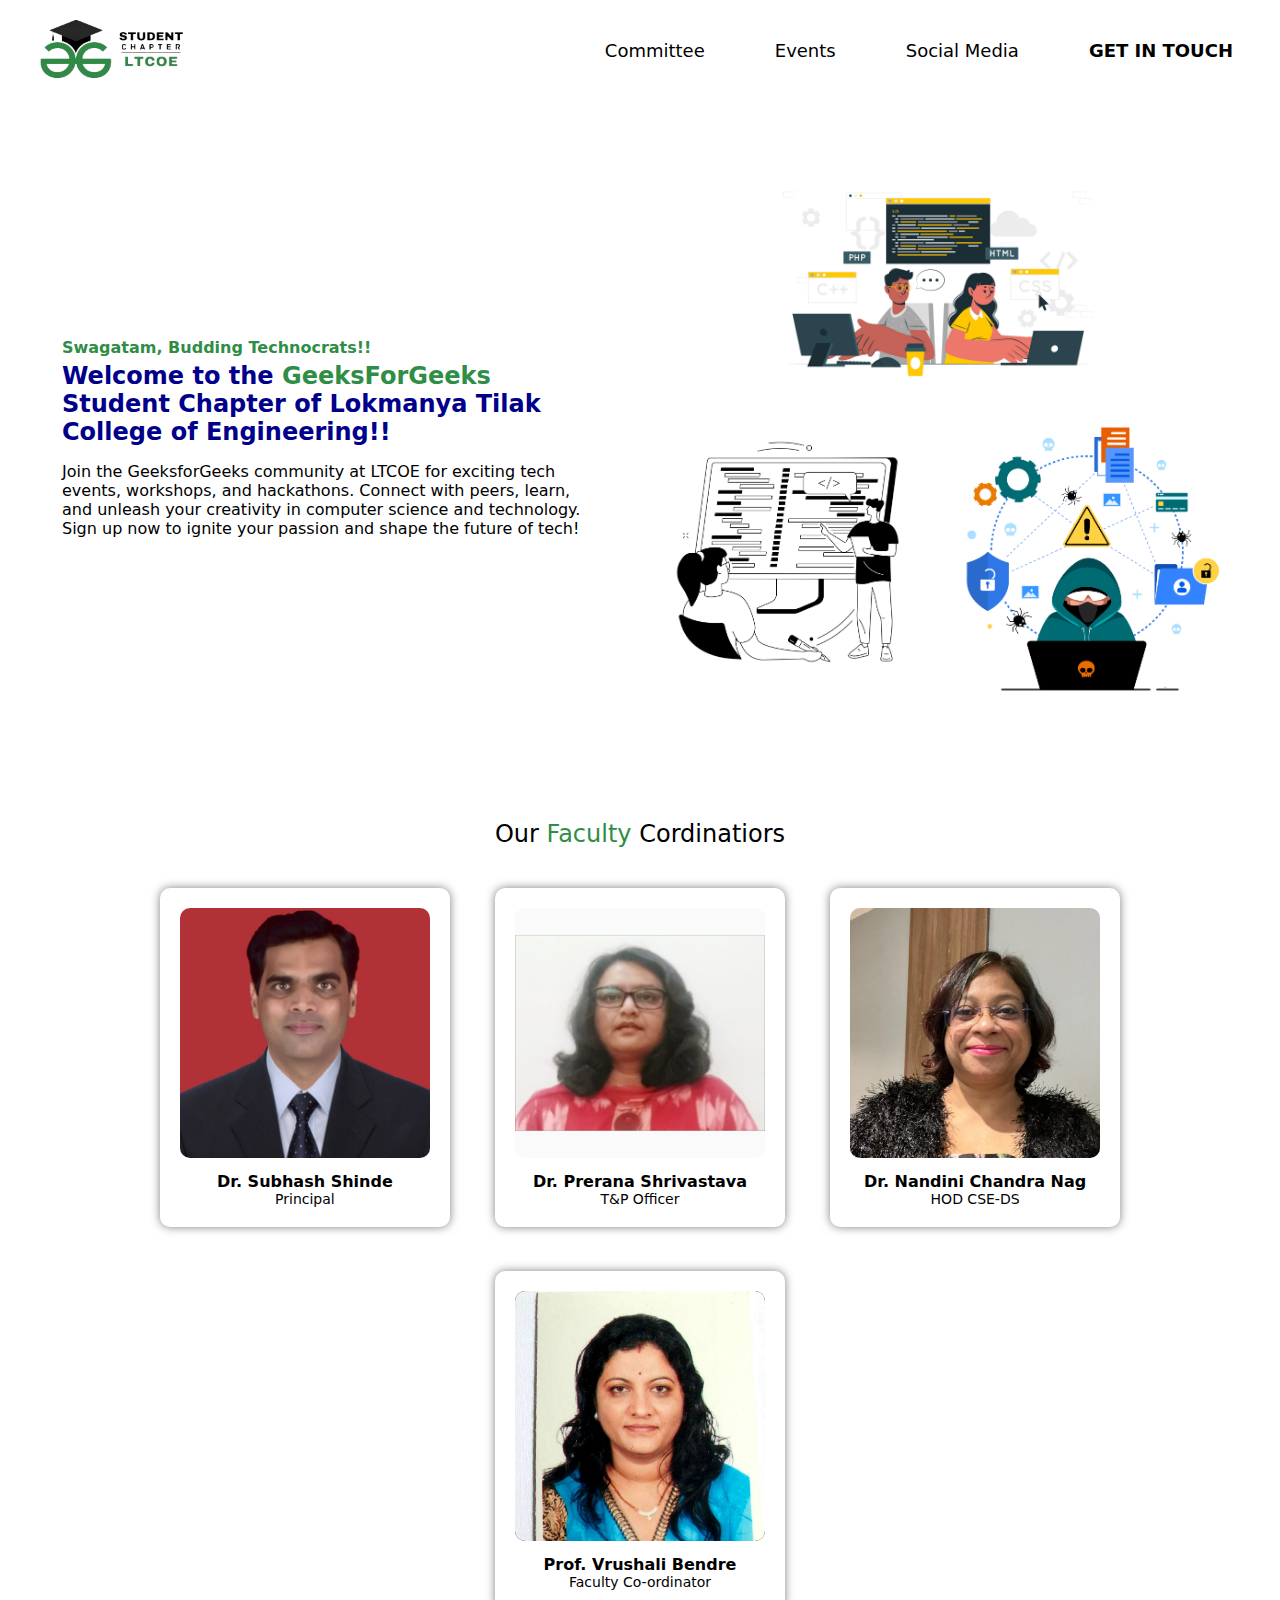
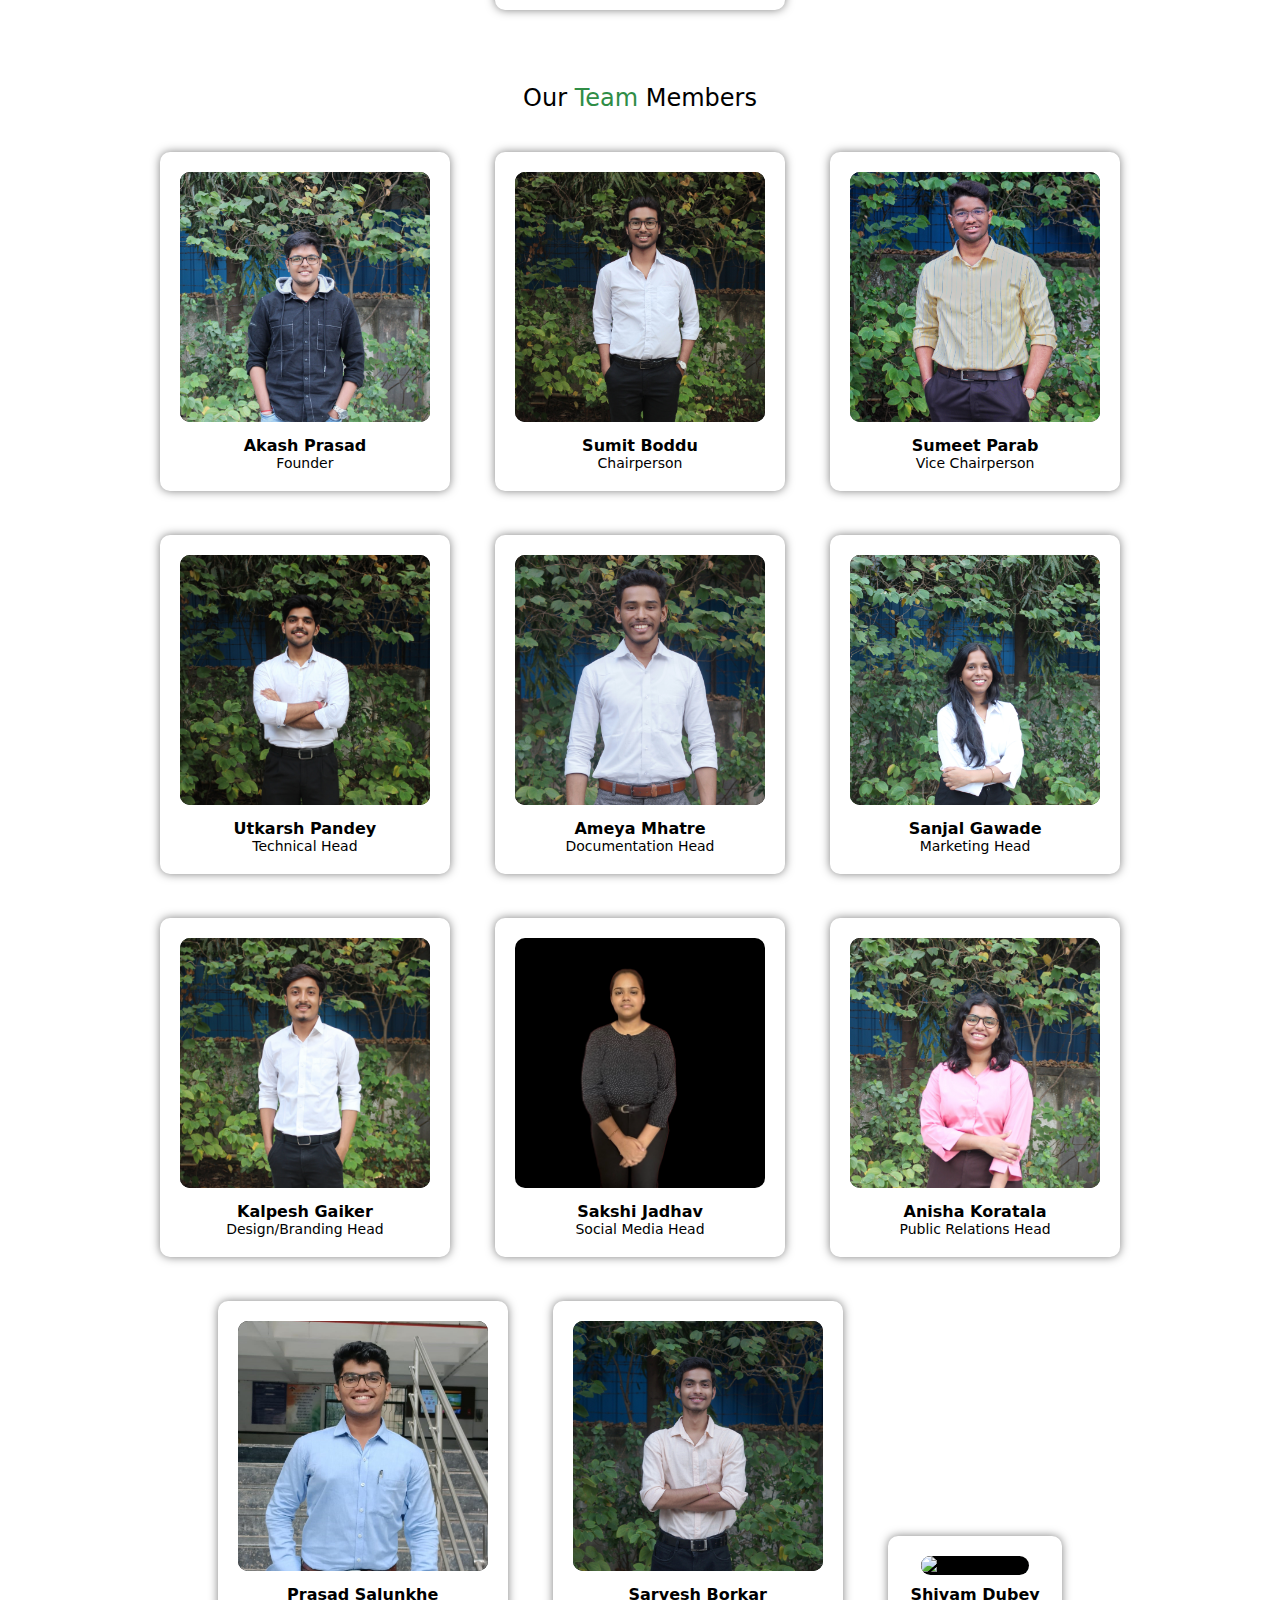
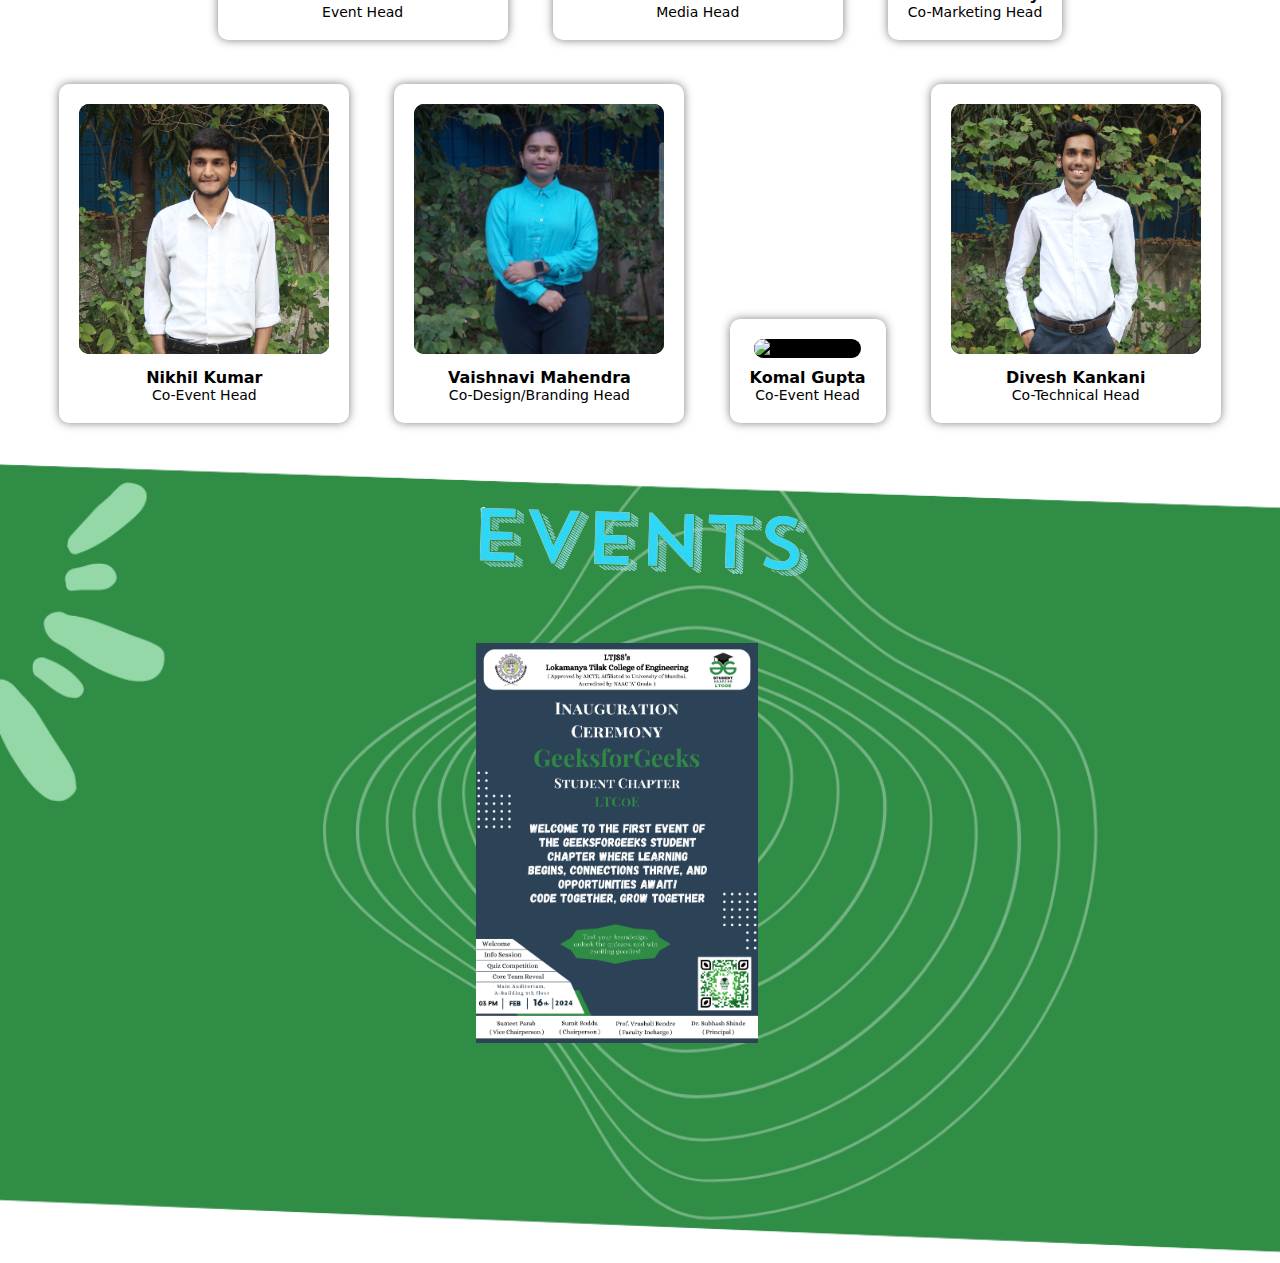
==== index.html @ 52d98559 "Update index.html" ====
<!DOCTYPE html>
<html lang="en">
  <head>
    <meta charset="UTF-8" />
    <meta name="viewport" content="width=device-width, initial-scale=1.0" />
    <title>LTCE'GFG Student Chapter</title>
    <link rel="stylesheet" href="styles.css" />
  </head>
  <body>
    <div class="main-page">
      <div class="landing-page">
        <div class="navbar">
          <img src="images/Logo.png" class="logo" />
          <div class="menu-toggle" onclick="toggleMenu(this)">
            <span></span>
            <span></span>
            <span></span>
          </div>
          <div class="navbar-links">
            <a href="#" onclick="scrollToSection('council',event)">Committee</a>
            <a href="#" onclick="scrollToSection('events',event)">Events</a>
            <a href="#">Social Media</a>
            <a href="#"><b>GET IN TOUCH</b></a>
          </div>
        </div>
        <div class="content">
          <div class="content-left">
            <div class="content-left-text">
              <h4 style="color: #2f8d46">Swagatam, Budding Technocrats!!</h4>
              <h2 style="color: darkblue">
                Welcome to the
                <span style="color: #2f8d46">GeeksForGeeks</span>
                Student Chapter of Lokmanya Tilak College of Engineering!!
              </h2>
              <p>
                Join the GeeksforGeeks community at LTCOE for exciting tech
                events, workshops, and hackathons. Connect with peers, learn,
                and unleash your creativity in computer science and technology.
                Sign up now to ignite your passion and shape the future of tech!
              </p>
            </div>
          </div>
          <div class="content-right">
            <img src="images/stock/4548450.jpg" alt="Placeholder Image" />
            <div class="second-div">
              <img
                src="images/stock/bwink_edu_05_single_05.jpg"
                alt="stock image"
              />
              <img src="images/stock/Data_security_24.jpg" alt="stock photo" />
            </div>
          </div>
        </div>
      </div>
      <div class="second-page" id="council">
        <h2>Our <span style="color: #2f8d46">Faculty</span> Cordinatiors</h2>
        <div class="Faculty-members">
          <div class="f-member">
            <img src="images/teachers/1708006145037.jpg" alt="Member 1" />
            <div class="name">Dr. Subhash Shinde</div>
            <div class="post">Principal</div>
          </div>
          <div class="f-member">
            <img src="images/teachers/1708006145010.jpg" alt="Member 1" />
            <div class="name">Dr. Prerana Shrivastava</div>
            <div class="post">T&P Officer</div>
          </div>
          <div class="f-member">
            <img src="images/teachers/1707995710213.jpg" alt="Member 1" />
            <div class="name">Dr. Nandini Chandra Nag</div>
            <div class="post">HOD CSE-DS</div>
          </div>
          <div class="f-member">
            <img src="images/teachers/1707995710185.jpg" alt="Member 1" />
            <div class="name">Prof. Vrushali Bendre</div>
            <div class="post">Faculty Co-ordinator</div>
          </div>
        </div>
        <h2>Our <span style="color: #2f8d46">Team</span> Members</h2>
        <div class="Council-members">
          <div class="f-member">
            <img src="images/Council/Aakash.jpg" alt="Member 0" />
            <div class="name">Akash Prasad</div>
            <div class="post">Founder</div>
          </div>
          <div class="f-member">
            <img src="images/Council/Sumit.jpg" alt="Member 1" />
            <div class="name">Sumit Boddu</div>
            <div class="post">Chairperson</div>
          </div>
          <div class="f-member">
            <img src="images/Council/SParab.jpg" alt="Member 2" />
            <div class="name">Sumeet Parab</div>
            <div class="post">Vice Chairperson</div>
          </div>
          <div class="f-member">
            <img src="images/Council/Utkarsh.jpg" alt="Member 3" />
            <div class="name">Utkarsh Pandey</div>
            <div class="post">Technical Head</div>
          </div>
          <div class="f-member">
            <img src="images/Council/Amey.jpg" alt="Member 4" />
            <div class="name">Ameya Mhatre</div>
            <div class="post">Documentation Head</div>
          </div>
          <div class="f-member">
            <img src="images/Council/Sanjal.jpg" alt="Member 5" />
            <div class="name">Sanjal Gawade</div>
            <div class="post">Marketing Head</div>
          </div>
          <div class="f-member">
            <img src="images/Council/Kalpesh.jpg" alt="Member 6" />
            <div class="name">Kalpesh Gaiker</div>
            <div class="post">Design/Branding Head</div>
          </div>
          <div class="f-member">
            <img src="images/Council/Sakshi.png" alt="Member 7" />
            <div class="name">Sakshi Jadhav</div>
            <div class="post">Social Media Head</div>
          </div>
          <div class="f-member">
            <img src="images/Council/Anisha.jpg" alt="Member 8" />
            <div class="name">Anisha Koratala</div>
            <div class="post">Public Relations Head</div>
          </div>
          <div class="f-member">
            <img src="images/Council/Psalunke.jpg" alt="Member 9" />
            <div class="name">Prasad Salunkhe</div>
            <div class="post">Event Head</div>
          </div>
          <div class="f-member">
            <img src="images/Council/Sarvesh.jpg" alt="Member 10" />
            <div class="name">Sarvesh Borkar</div>
            <div class="post">Media Head</div>
          </div>
          <div class="f-member">
            <img src="images/Council/Shivam.jpg" alt="Member 11" />
            <div class="name">Shivam Dubey</div>
            <div class="post">Co-Marketing Head</div>
          </div>
          <div class="f-member">
            <img src="images/Council/Nikhil.jpg" alt="Member 12" />
            <div class="name">Nikhil Kumar</div>
            <div class="post">Co-Event Head</div>
          </div>
          <div class="f-member">
            <img src="images/Council/Vaishnavi.jpg" alt="Member 13" />
            <div class="name">Vaishnavi Mahendra</div>
            <div class="post">Co-Design/Branding Head</div>
          </div>
          <div class="f-member">
            <img src="images/Council/Komal.jpg" alt="Member 14" />
            <div class="name">Komal Gupta</div>
            <div class="post">Co-Event Head</div>
          </div>
          <div class="f-member">
            <img src="images/Council/Devesh.jpg" alt="Member 15" />
            <div class="name">Divesh Kankani</div>
            <div class="post">Co-Technical Head</div>
          </div>
        </div>
      </div>
      <div class="third-page" id="events">
        <div class="events">
          <img
            class="eve-logo"
            src="images/stock/Events-removebg-preview.png"
          />
          <img
            class="in"
            style="height: 400px; width: fit-content"
            src="images/stock/flyer.png"
          />
        </div>
      </div>
    </div>
    <script src="script.js"></script>
  </body>
</html>
---- styles.css ----
body {
  padding: 0;
  margin: 0;
  font-family: system-ui, -apple-system, BlinkMacSystemFont, "Segoe UI", Roboto,
    Oxygen, Ubuntu, Cantarell, "Open Sans", "Helvetica Neue", sans-serif;
}

.main-page {
  display: flex;
  flex-direction: column;
  min-height: 100vh;
}
.landing-page {
  padding: 0px 2.5%;
  height: 100vh;
  flex: 1;
}
.navbar {
  display: grid;
  grid-template-columns: auto 1fr;
  align-items: center;
  position: sticky;
}

.logo {
  height: 100px;
  width: auto;
  justify-self: center; /* Center the logo initially */
  transition: justify-self 0.3s ease; /* Add transition for smooth movement */
}

.navbar a {
  text-decoration: none;
  color: black;
  padding: 10px 15px;
  border-radius: 30px;
  transition: background-color 0.3s ease;
}

.navbar-links {
  display: flex;
  justify-content: flex-end;
  gap: 40px;
  font-size: 18px;
}

.navbar a:hover {
  background-color: #2f8d46;
  color: white;
}

.menu-toggle {
  display: none;
  margin-top: 10px; /* Add margin to the top of the menu toggle button */
}

.content {
  display: grid;
  grid-template-columns: 1fr 1fr;
  height: 50%;
}
.content-left {
  padding: 20px;
  height: 70vh;
  display: flex;
  flex-direction: column;
  justify-content: center;
}
.content-left h4 {
  margin-bottom: 5px;
}
.content-left h2 {
  margin-top: 0px;
  margin-bottom: 0px;
}
.content-left p {
  font-weight: 500;
}
.content-left-text {
  padding: 10px;
  max-width: 800px;
}
.content-right {
  padding: 10px;
}
.content-right {
  flex: 1;
  display: flex;
  flex-direction: column;
  justify-content: center;
  align-items: center;
  animation: fadeinup 1s forwards 1.2s ease-out;
}

.content-right img {
  display: block;
  margin-right: 0;
  width: 350px;
  height: auto;
}
.second-div {
  display: flex;
  flex-direction: row;
  flex-wrap: nowrap;
  align-items: center;
  justify-content: center;
}
.second-div img {
  height: 300px;
  width: auto;
}
.second-page {
  padding: 0px 2.5%;
  flex: 1;
  text-align: center;
}
.second-page h2 {
  margin-top: 50px;
  font-weight: 500;
}
.Council-members .faculty-members {
  display: flex;
  flex-wrap: wrap;
  flex-direction: row;
  justify-content: center;
  align-items: center;
  height: fit-content;
}
.f-member {
  display: inline-block;
  margin: 20px;
  border-radius: 10px;
  overflow: hidden;
  position: relative;
  cursor: pointer;
  transition: transform 0.3s;
  background-color: white;
  box-shadow: 0 0 10px rgba(0, 0, 0, 0.5);
  padding: 20px;
}

.f-member:hover {
  transform: scale(1.1);
}

.f-member img {
  width: 250px;
  height: 250px;
  object-fit: cover;
  border-radius: 10px;
  background-color: black;
}

.f-member .name {
  color: black;
  margin-top: 10px;
  font-weight: 700;
}

.f-member .post {
  color: black;
  font-size: 14px;
  font-weight: 500;
}
.third-page {
  display: flex;
  justify-content: center;
  align-items: center;
  /* Stack the content vertically */
  flex: 1;
  margin: 0;
  padding: 0;
  overflow-x: hidden;
  background-image: url("images/bg/Events-bg-done.png");
  background-size: cover; /* Ensure the background image covers the entire container */ /* Center the background image */
  height: 100vh;
}
.events {
  display: flex;
  flex-direction: column;
  gap: 30px;
}
.last-page {
  flex: 1;
}
.in {
  padding: 10px;
  margin-bottom: 210px;
}
.eve-logo {
  margin-top: 30px;
}
@media (max-width: 800px) {
  .landing-page {
    max-width: fit-content;

    padding: 0px 5%;
  }
  .navbar {
    display: block;
    margin: 0px 10px 0 0;
    position: static;
  }
  .navbar-links {
    display: none;
    flex-direction: column;
    text-align: center;
    text-align: center;
    position: absolute;
    top: 38%;
    left: 22.5%;
    transform: translate(-50%, -50%);
    width: 60%;
    z-index: 2;
    background-color: rgb(50, 42, 42);
  }
  .navbar-links a {
    width: 60%;
    color: white;
    top: 40%;
    border-radius: 0;
  }

  .menu-toggle {
    display: block;
    cursor: pointer;
    position: fixed;
    left: 5%;
    top: 0%;
    margin-top: 40px; /* Add margin to the top of the menu toggle button */
    margin-bottom: 20px; /* Add margin to the bottom of the menu toggle button */
  }

  .menu-toggle span {
    display: block;
    width: 30px;
    height: 3px;
    background-color: black;
    margin-bottom: 5px;
    z-index: 3;
  }
  .navbar img {
    margin-left: 35%;
    margin-bottom: 20px;
  }
  .menu-toggle.active ~ .navbar-links {
    display: flex;
    opacity: 1;
    align-items: center;
    width: 60%;
    padding: 2%;
  }
  .content {
    display: flex;
    flex-direction: column;
  }
  .content-left,
  .content-right {
    flex: 1;
    text-align: center;
    margin: 0 auto;
  }
  .content-left-text {
    max-width: fit-content;
  }
  .content-right img {
    max-width: 100%;
  }
  .second-div img {
    width: 100%;
    height: auto;
  }
  .content {
    grid-template-columns: 1fr;
  }

  .content-left,
  .content-right {
    flex: 1;
    text-align: center;
    margin: 0 auto;
  }

  .content-right {
    order: -1; /* Move the image section above the text section */
    max-width: 50%;
    height: auto;
  }
  .content-left h4 {
    margin-bottom: 20px;
  }
}
@media (max-width: 500px) {
  .navbar img {
    margin-left: 26%;
  }
}
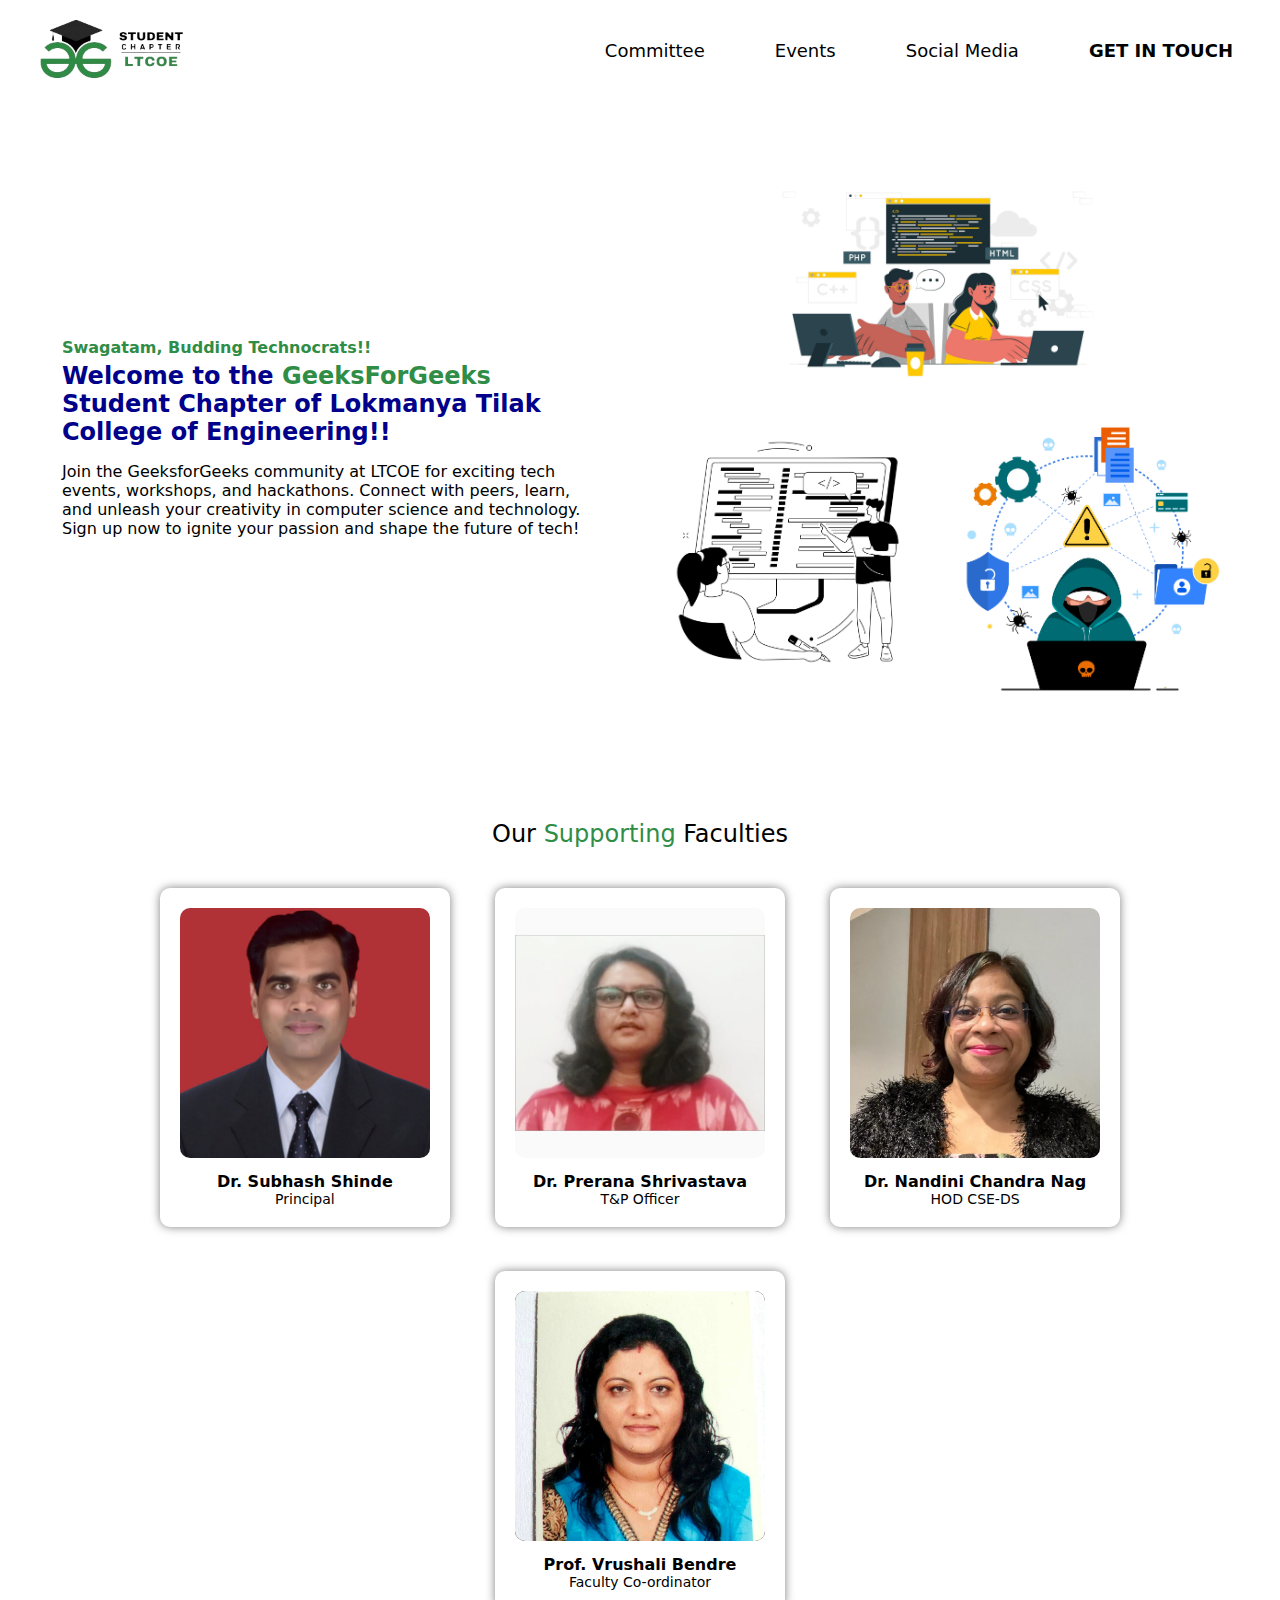
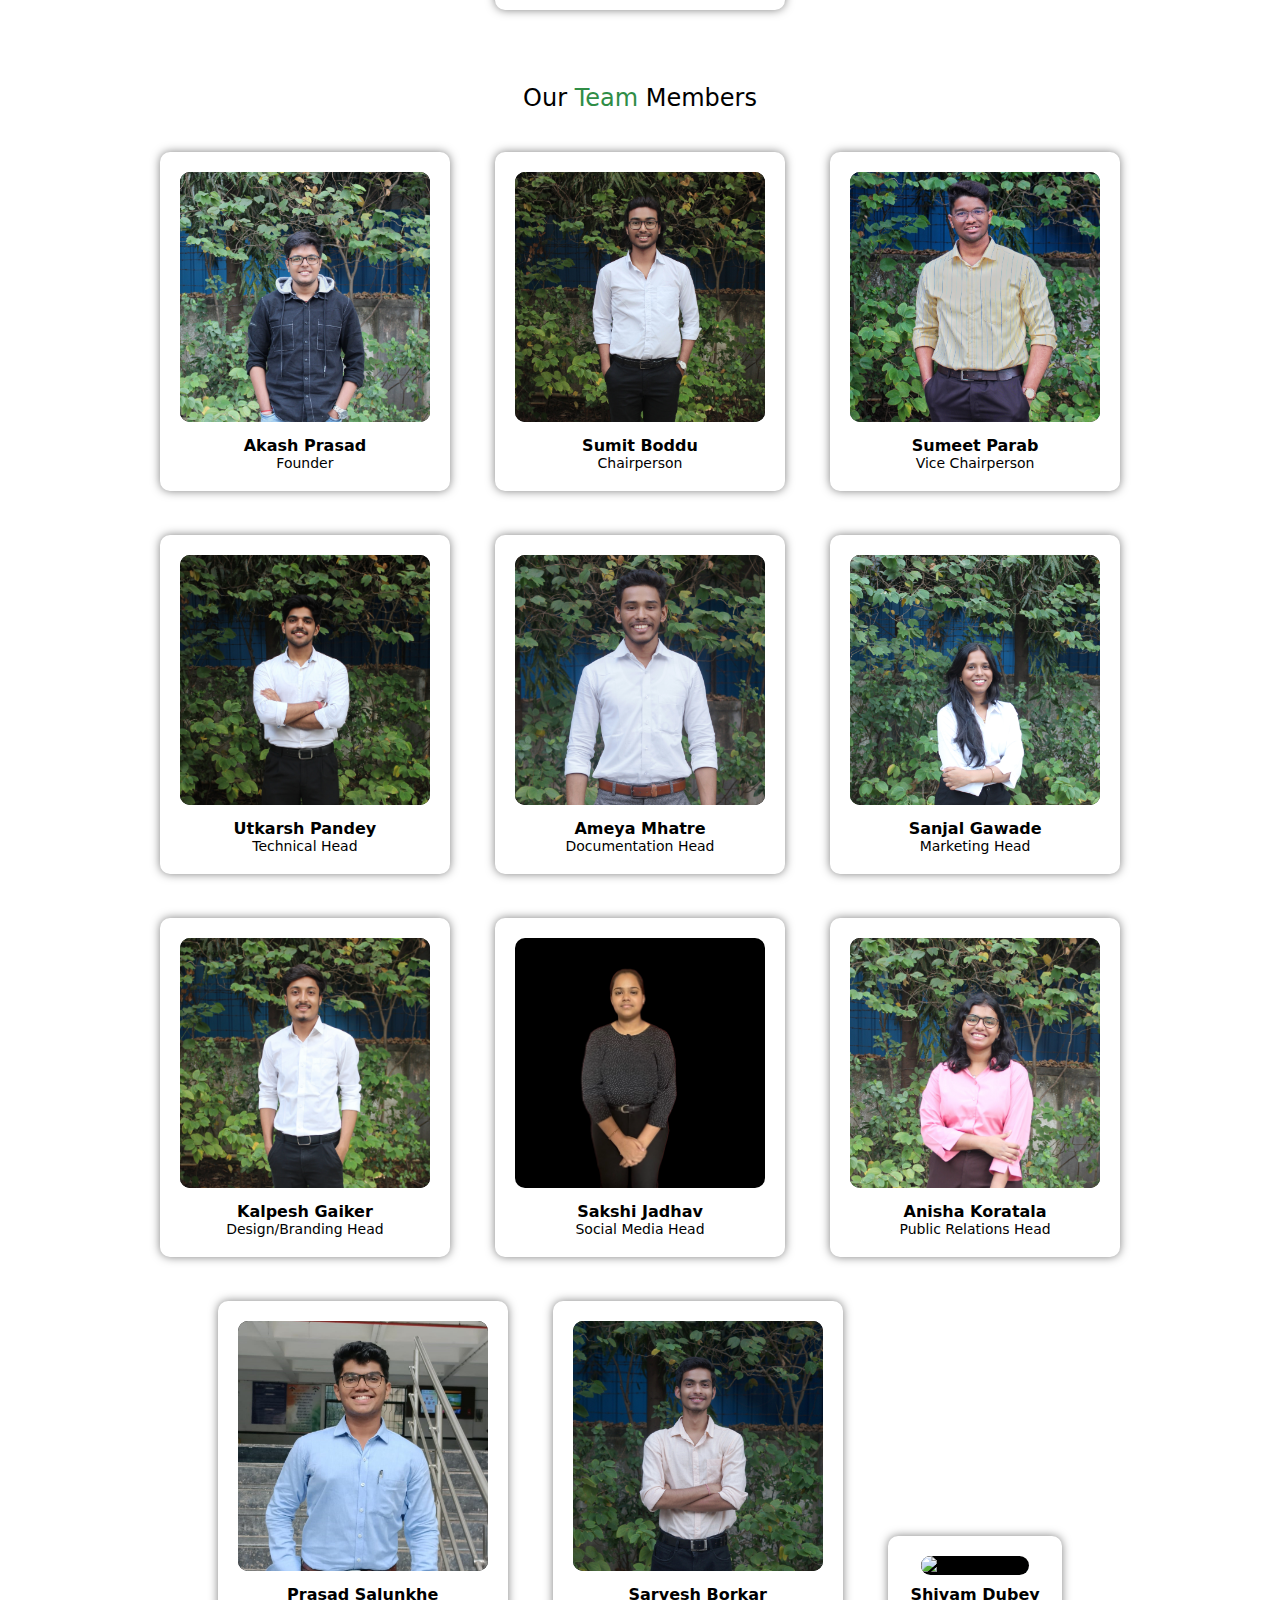
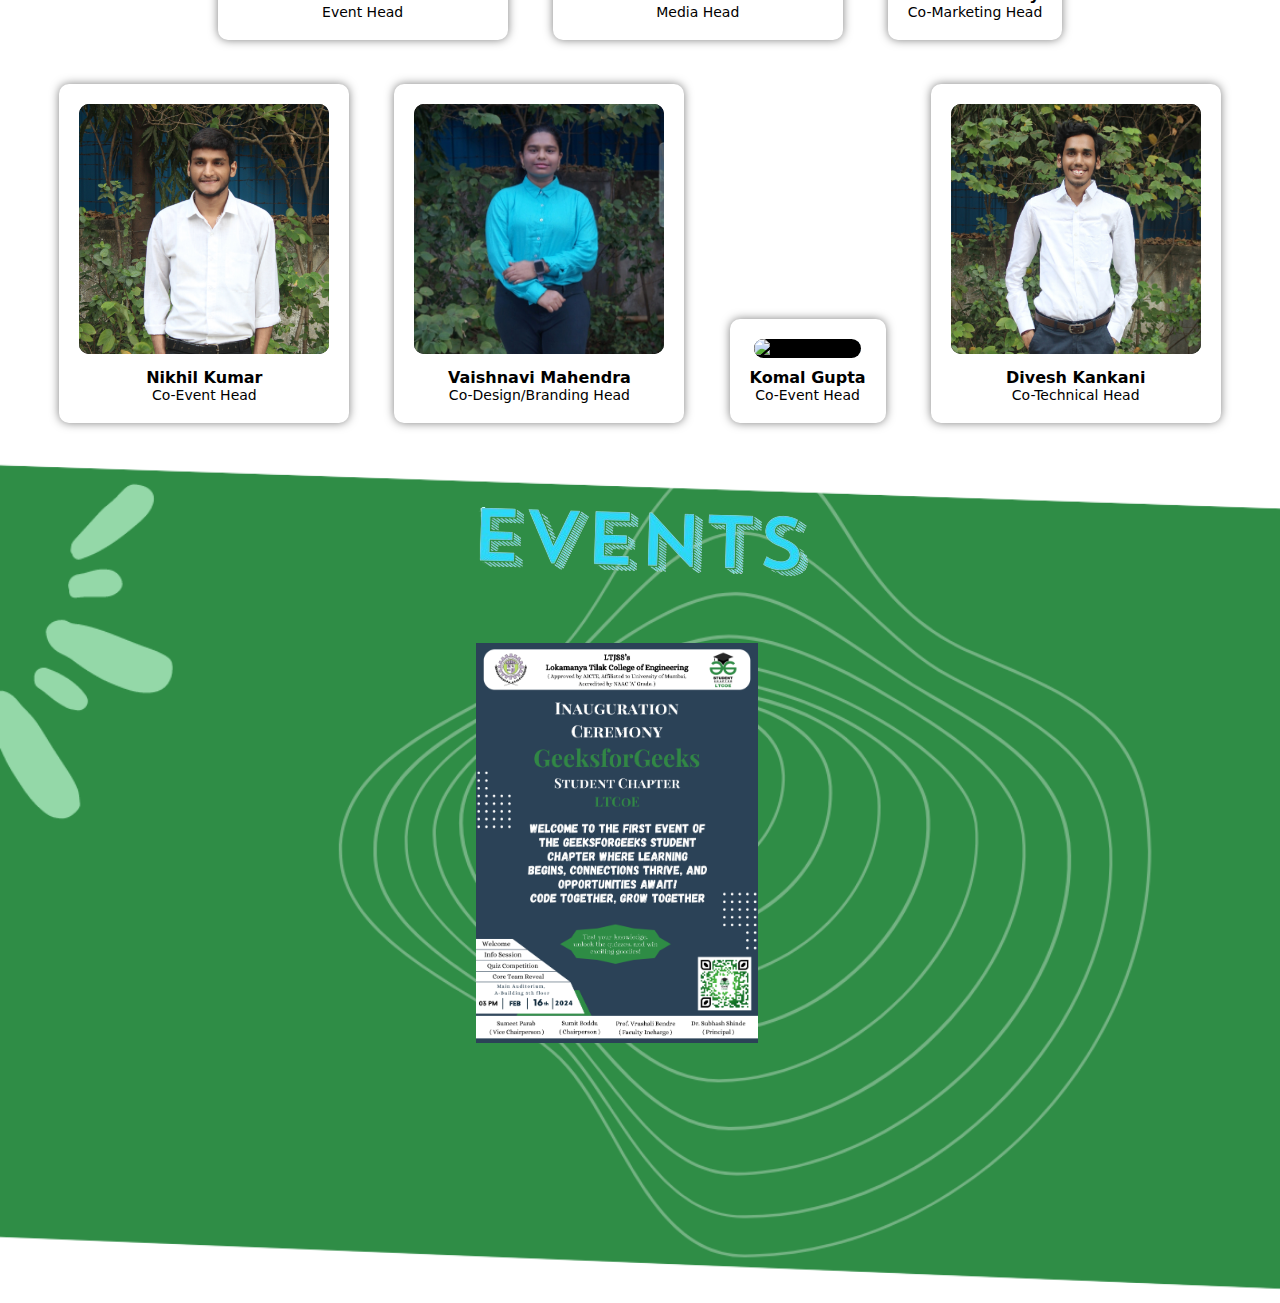
==== commit a5603049: "Update index.html" ====
--- a/index.html
+++ b/index.html
@@ -53,7 +53,7 @@
         </div>
       </div>
       <div class="second-page" id="council">
-        <h2>Our <span style="color: #2f8d46">Faculty</span> Cordinatiors</h2>
+         <h2>Our <span style="color: #2f8d46">Supporting</span> Faculties</h2>
         <div class="Faculty-members">
           <div class="f-member">
             <img src="images/teachers/1708006145037.jpg" alt="Member 1" />
--- a/styles.css
+++ b/styles.css
@@ -185,12 +185,12 @@
 }
 .in {
   padding: 10px;
-  margin-bottom: 210px;
+  margin-bottom: 250px;
 }
 .eve-logo {
   margin-top: 30px;
 }
-@media (max-width: 800px) {
+@media (max-width: 1063px) {
   .landing-page {
     max-width: fit-content;
 
@@ -249,6 +249,11 @@
     align-items: center;
     width: 60%;
     padding: 2%;
+    position: fixed;
+    /* Adjust top and left based on the current scroll position */
+    top: calc(50% + 10px);
+
+    transform: translate(-50%, -50%);
   }
   .content {
     display: flex;
@@ -289,9 +294,17 @@
   .content-left h4 {
     margin-bottom: 20px;
   }
+  .f-member img {
+    width: 200px;
+    height: 200px;
+  }
 }
 @media (max-width: 500px) {
   .navbar img {
     margin-left: 26%;
   }
-}
+.f-member img {
+    width: 150px;
+    height: 150px;
+  }
+}
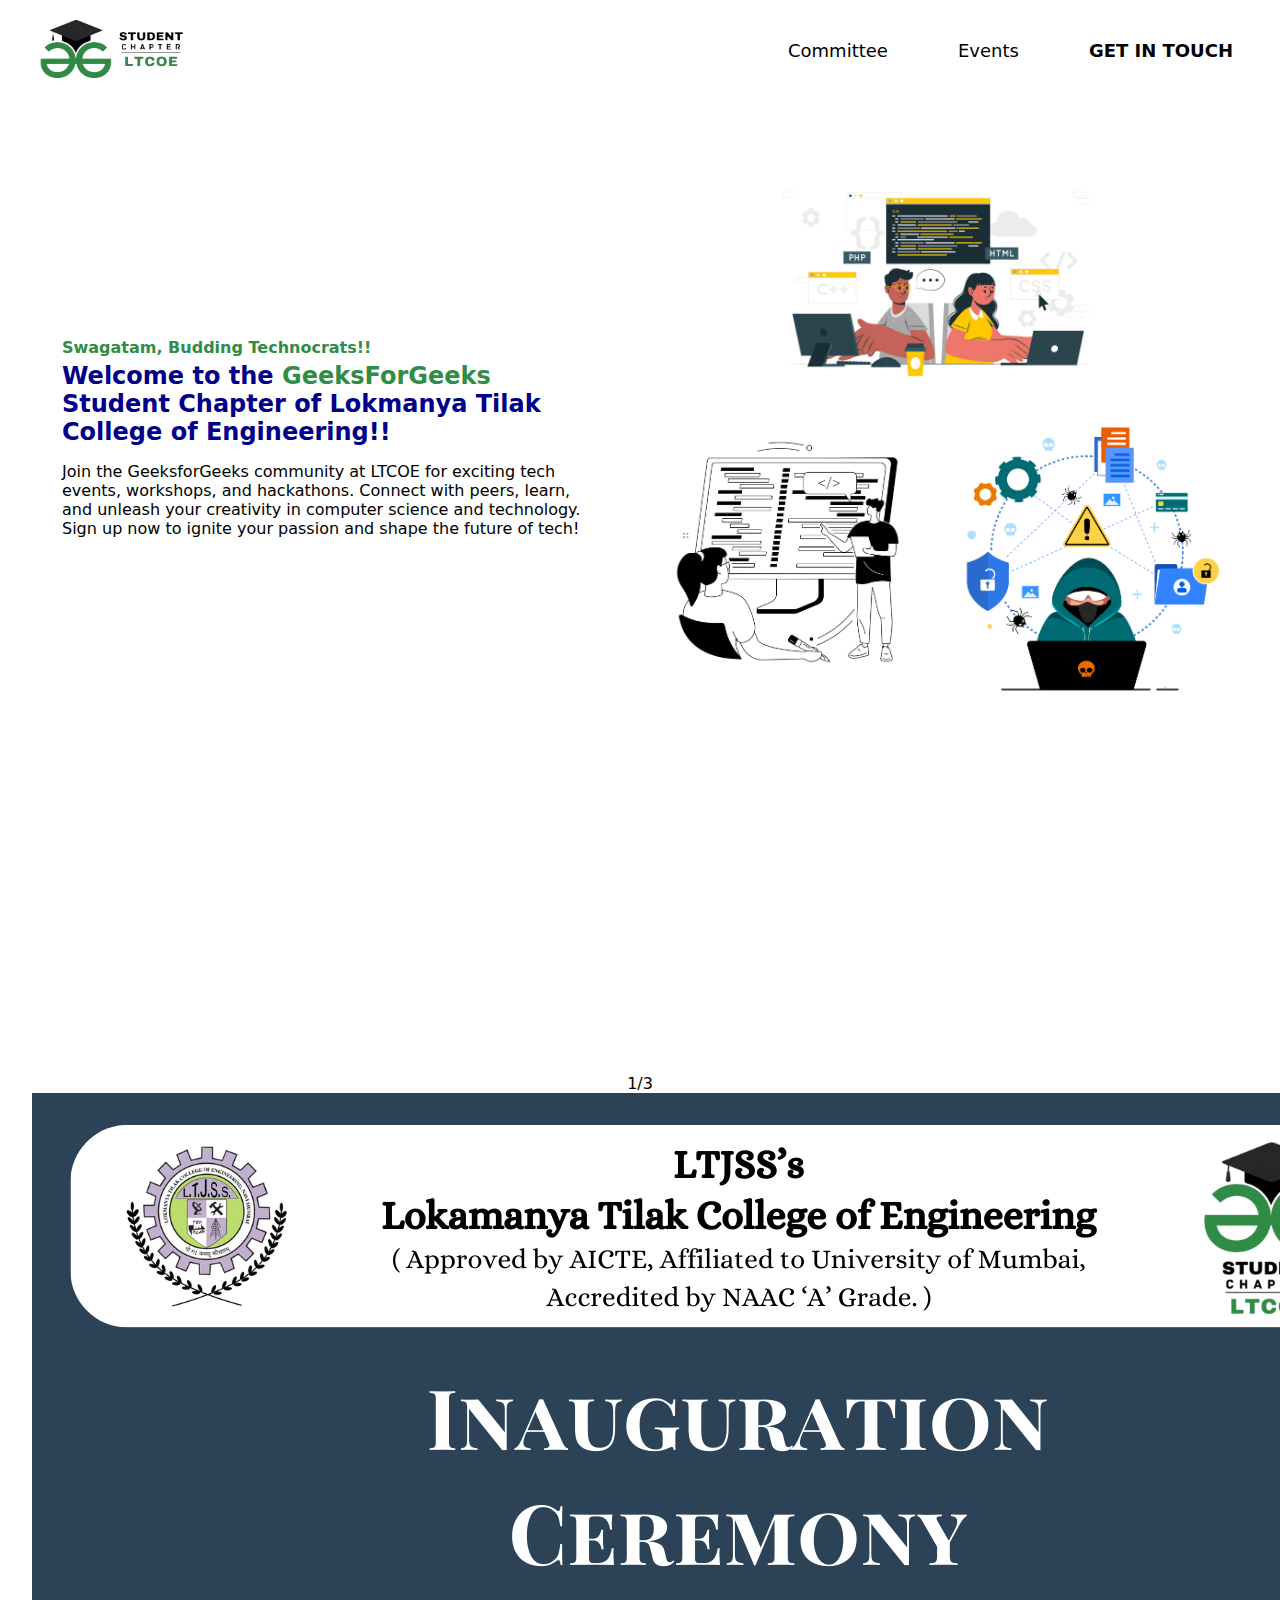
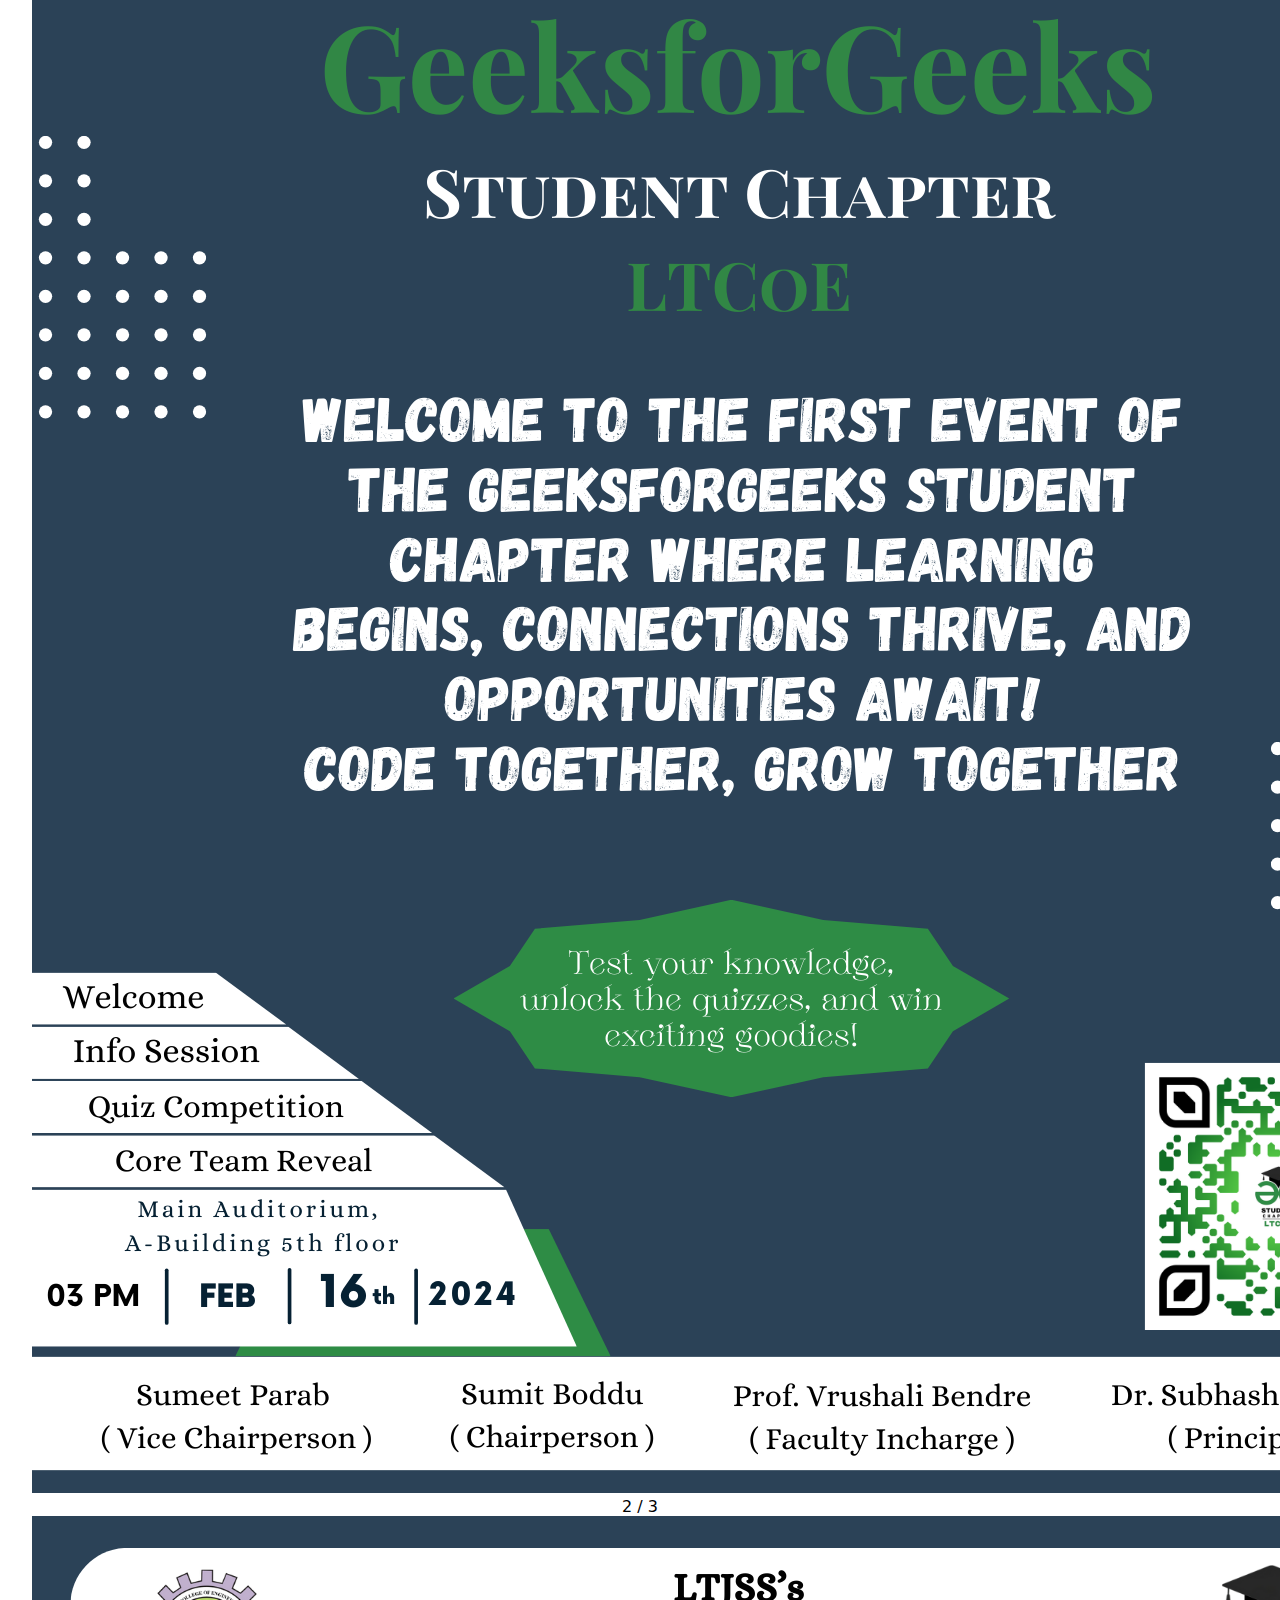
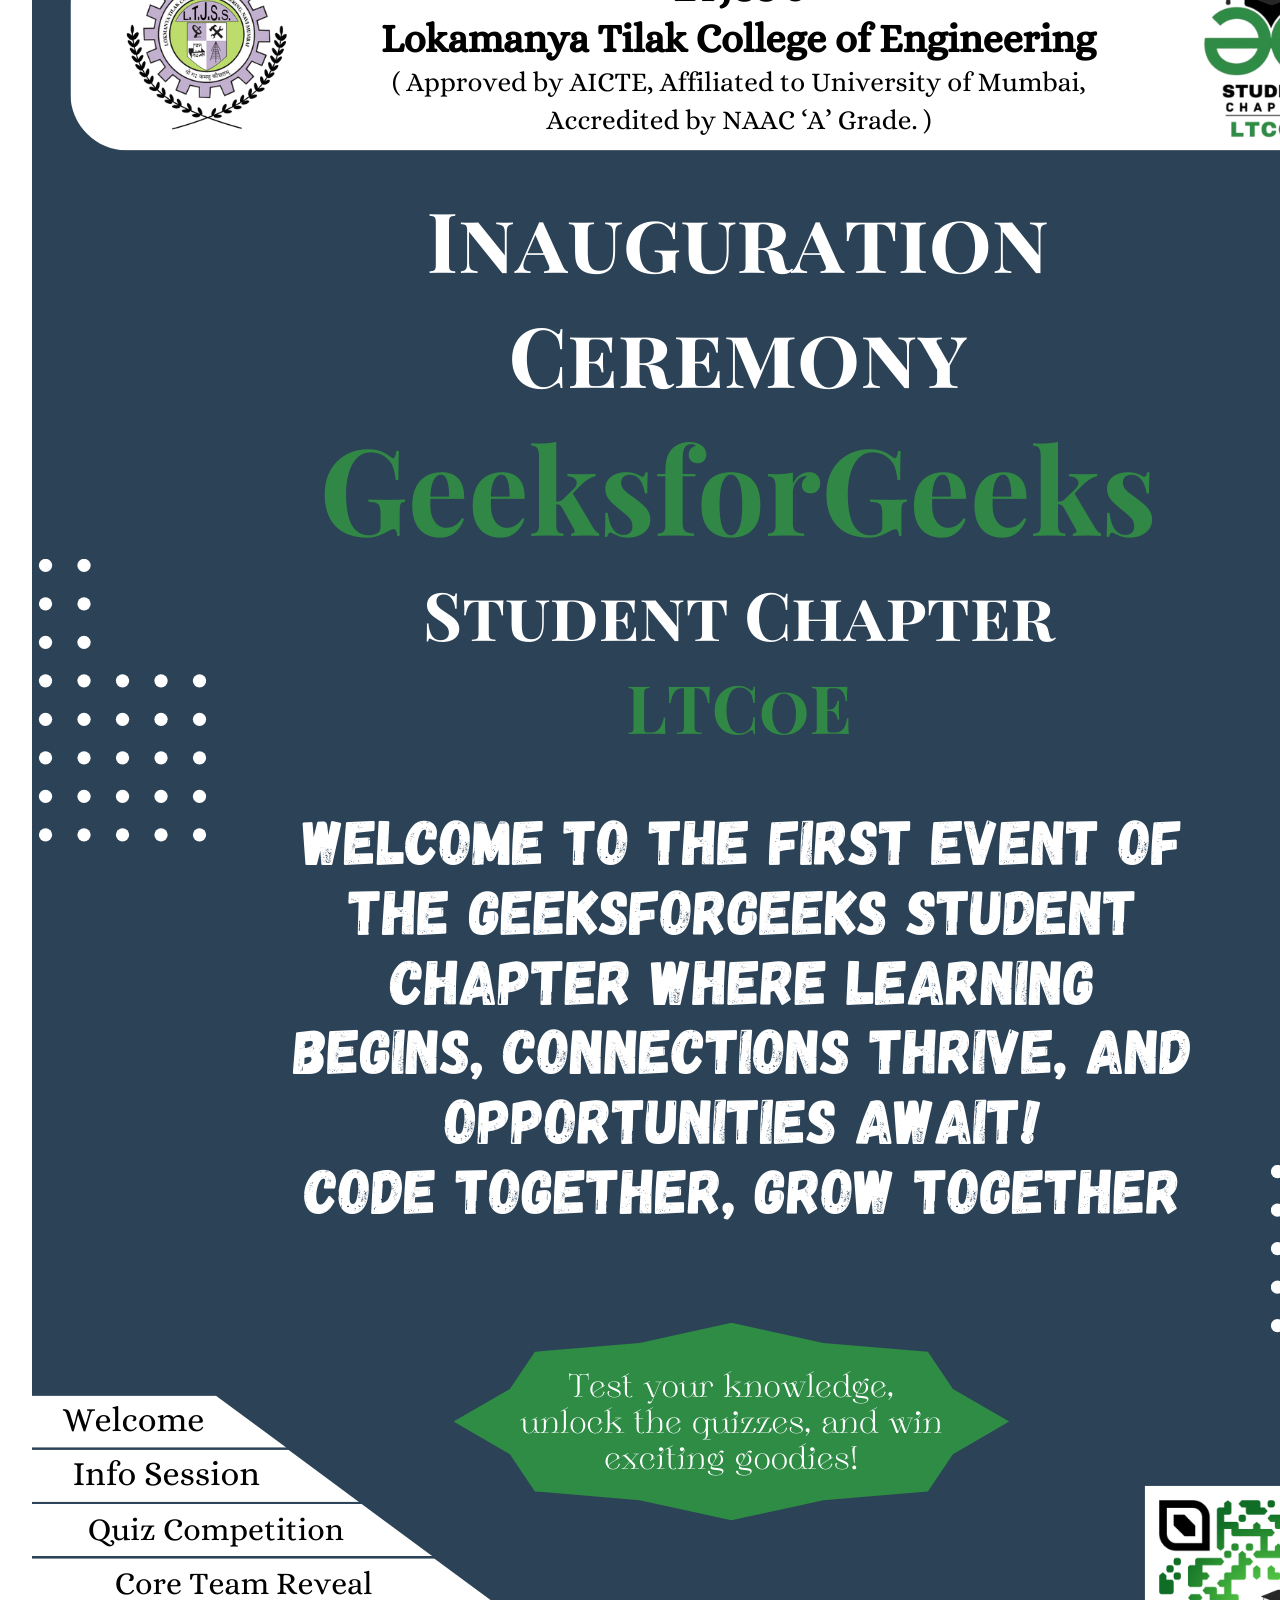
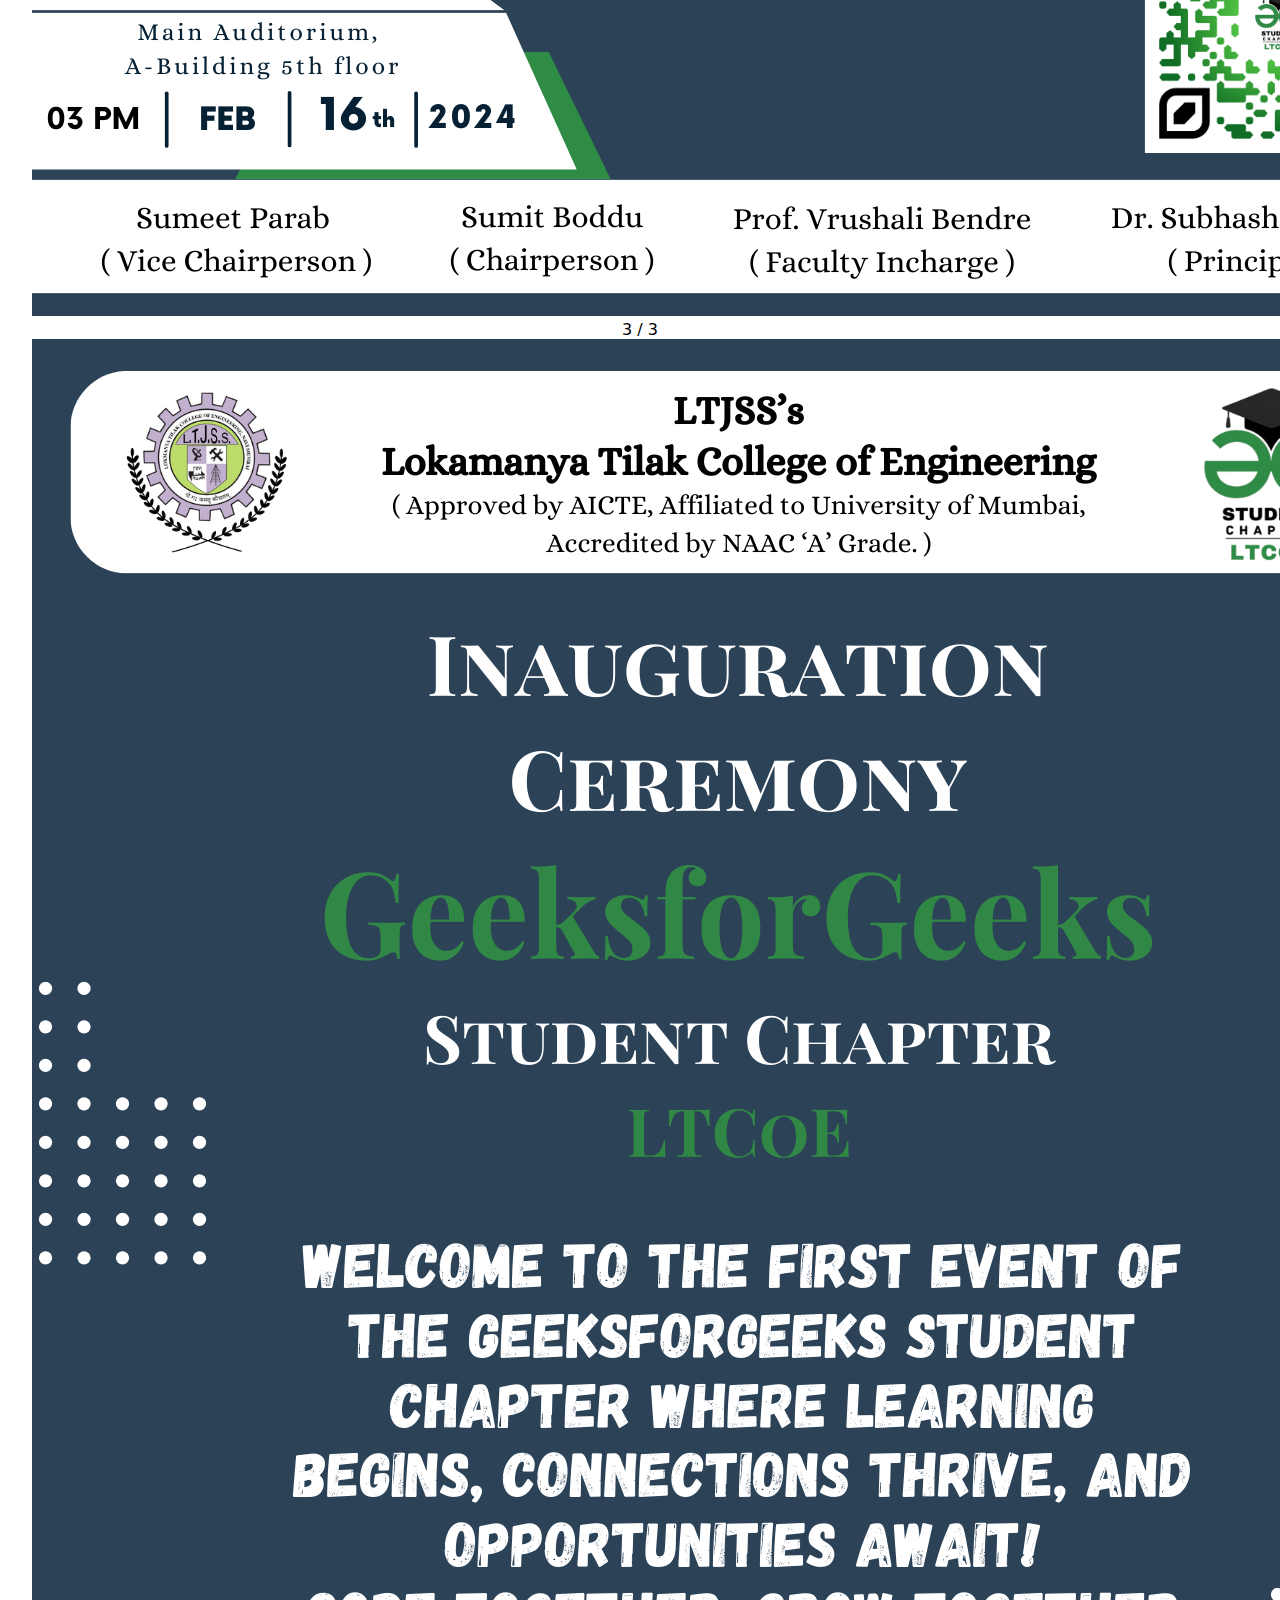
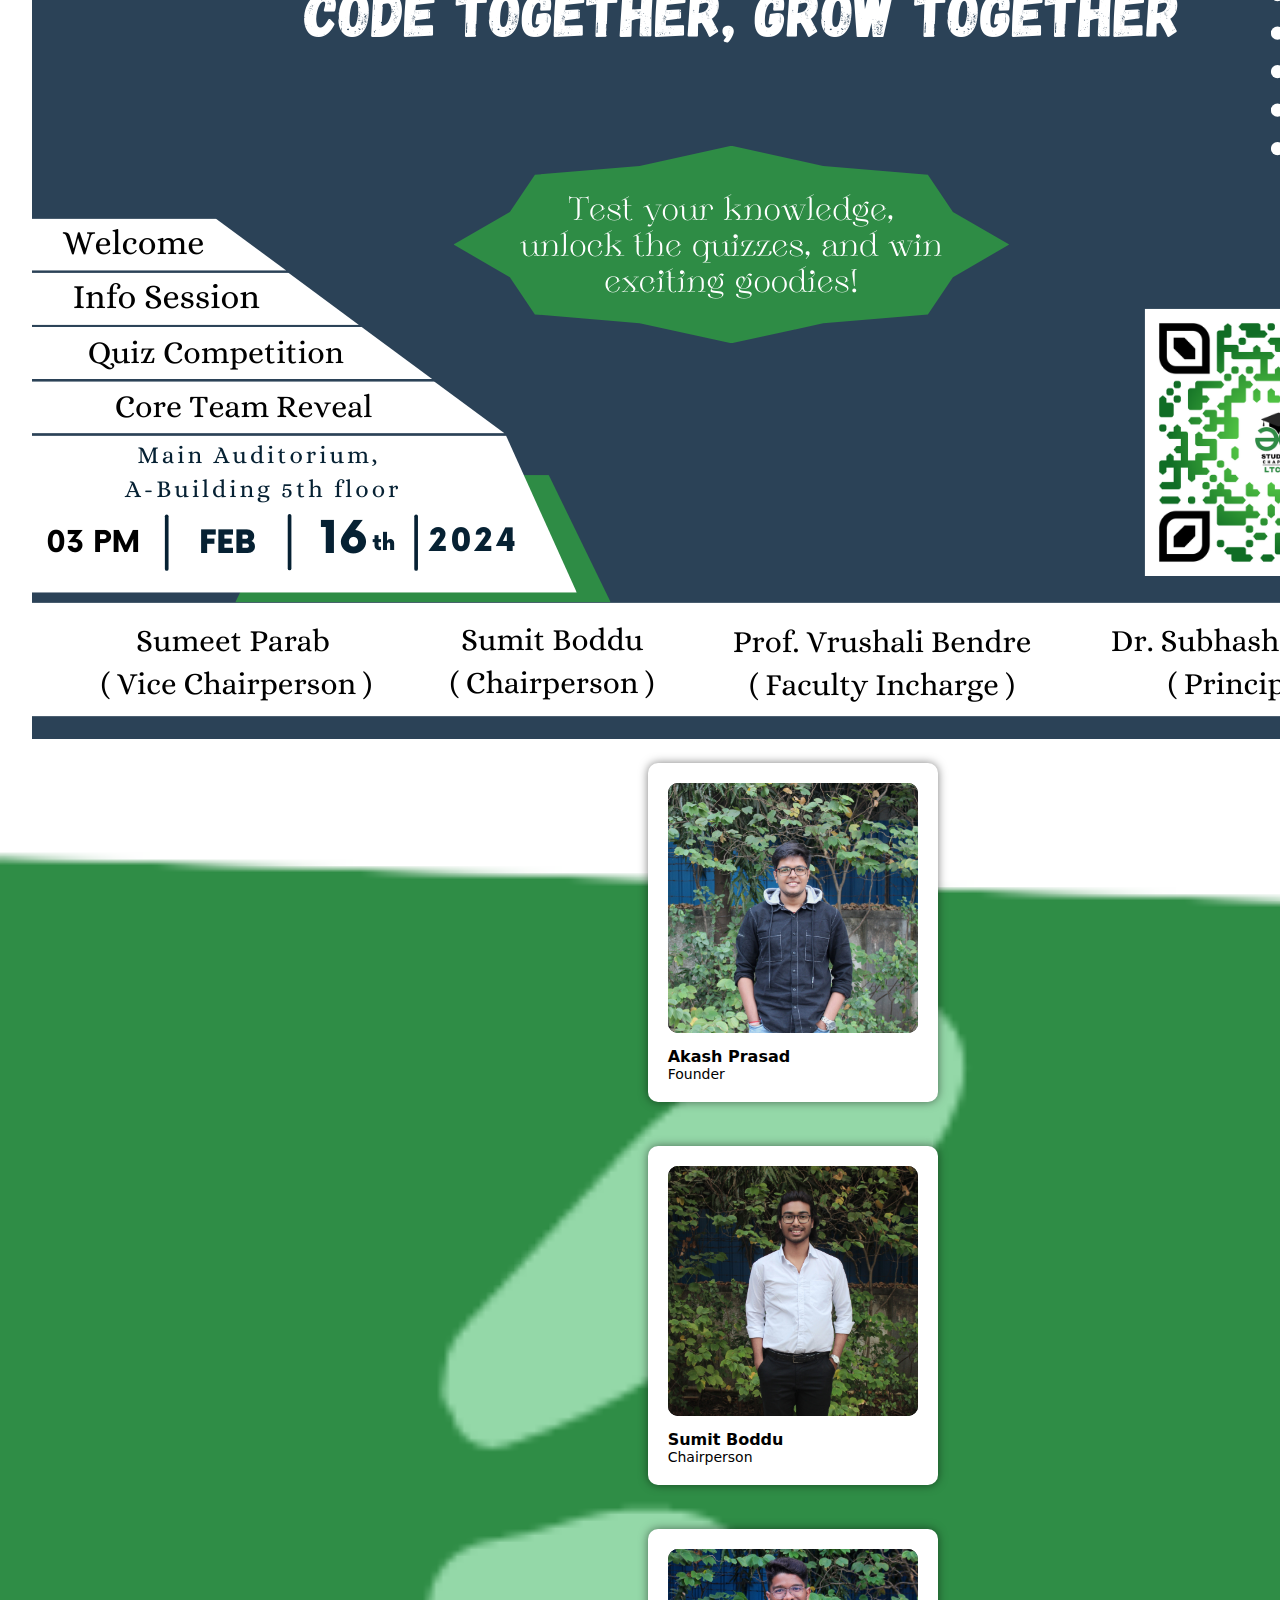
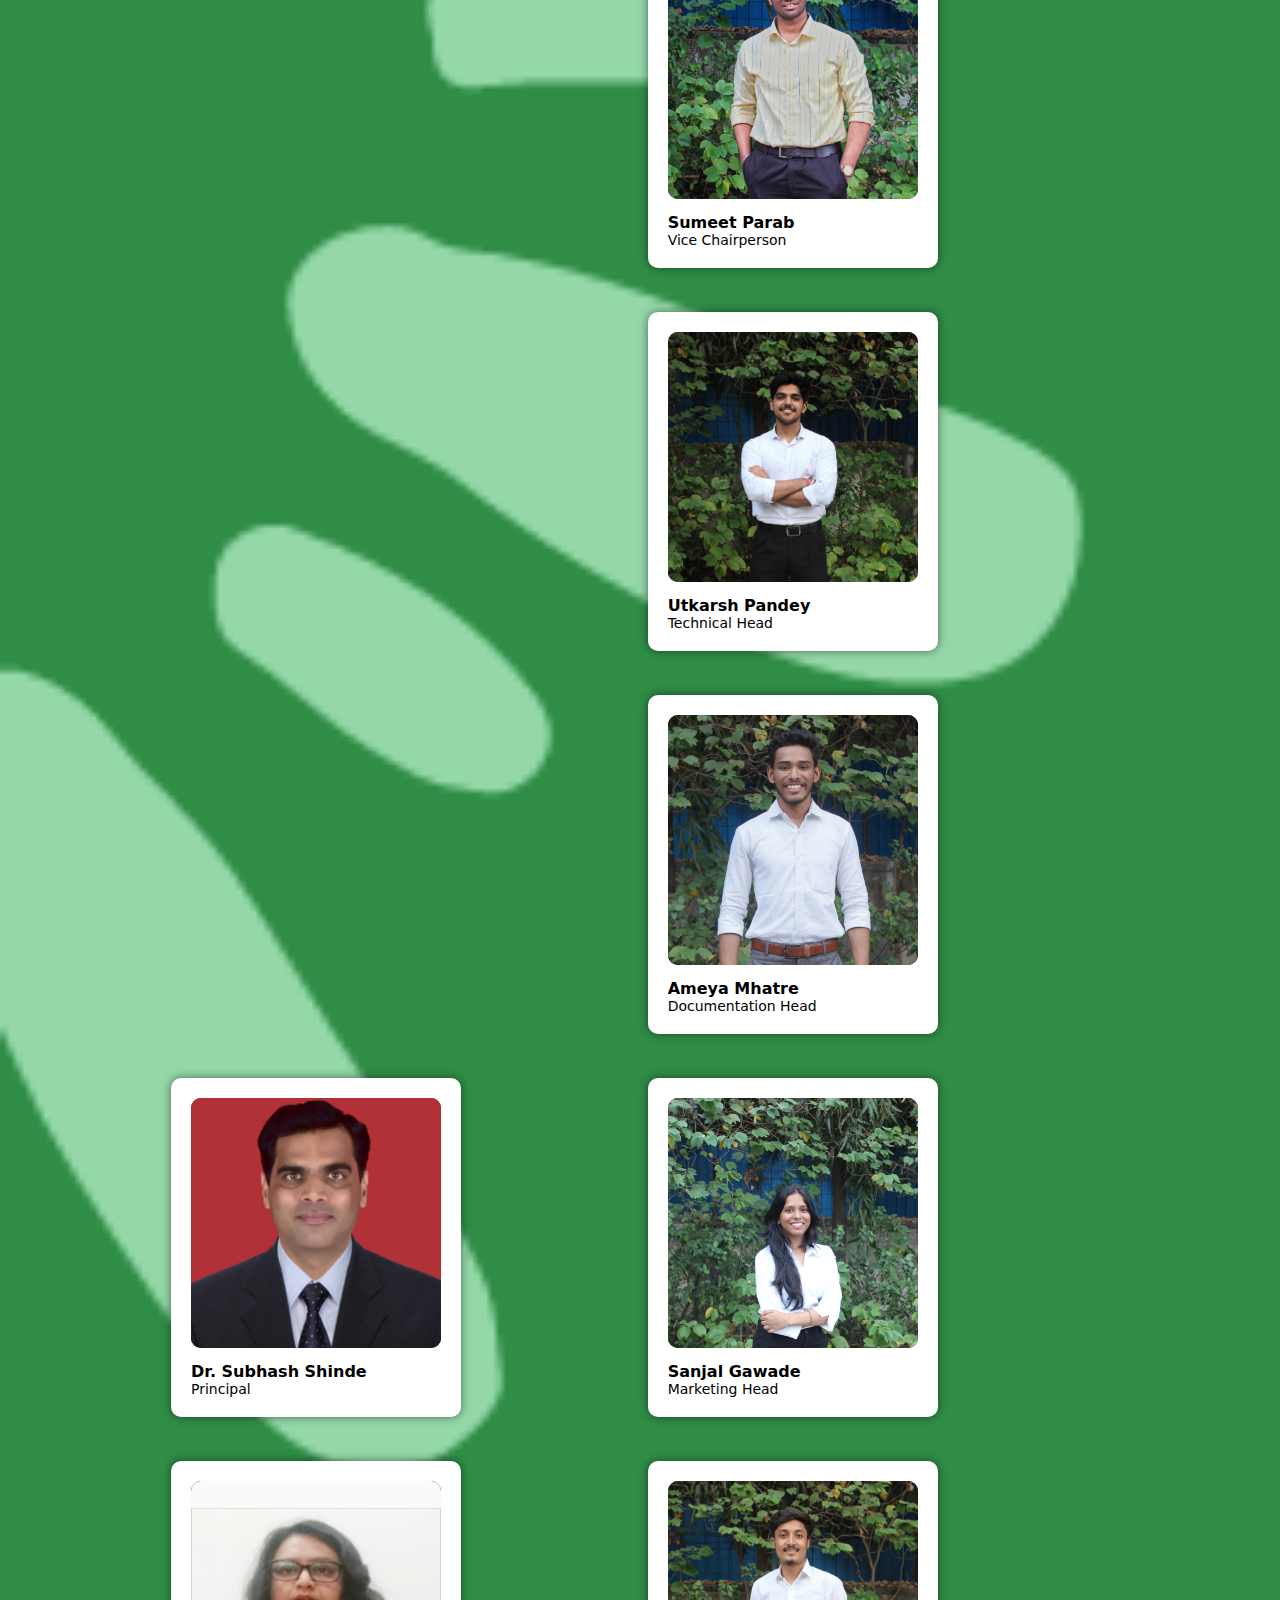
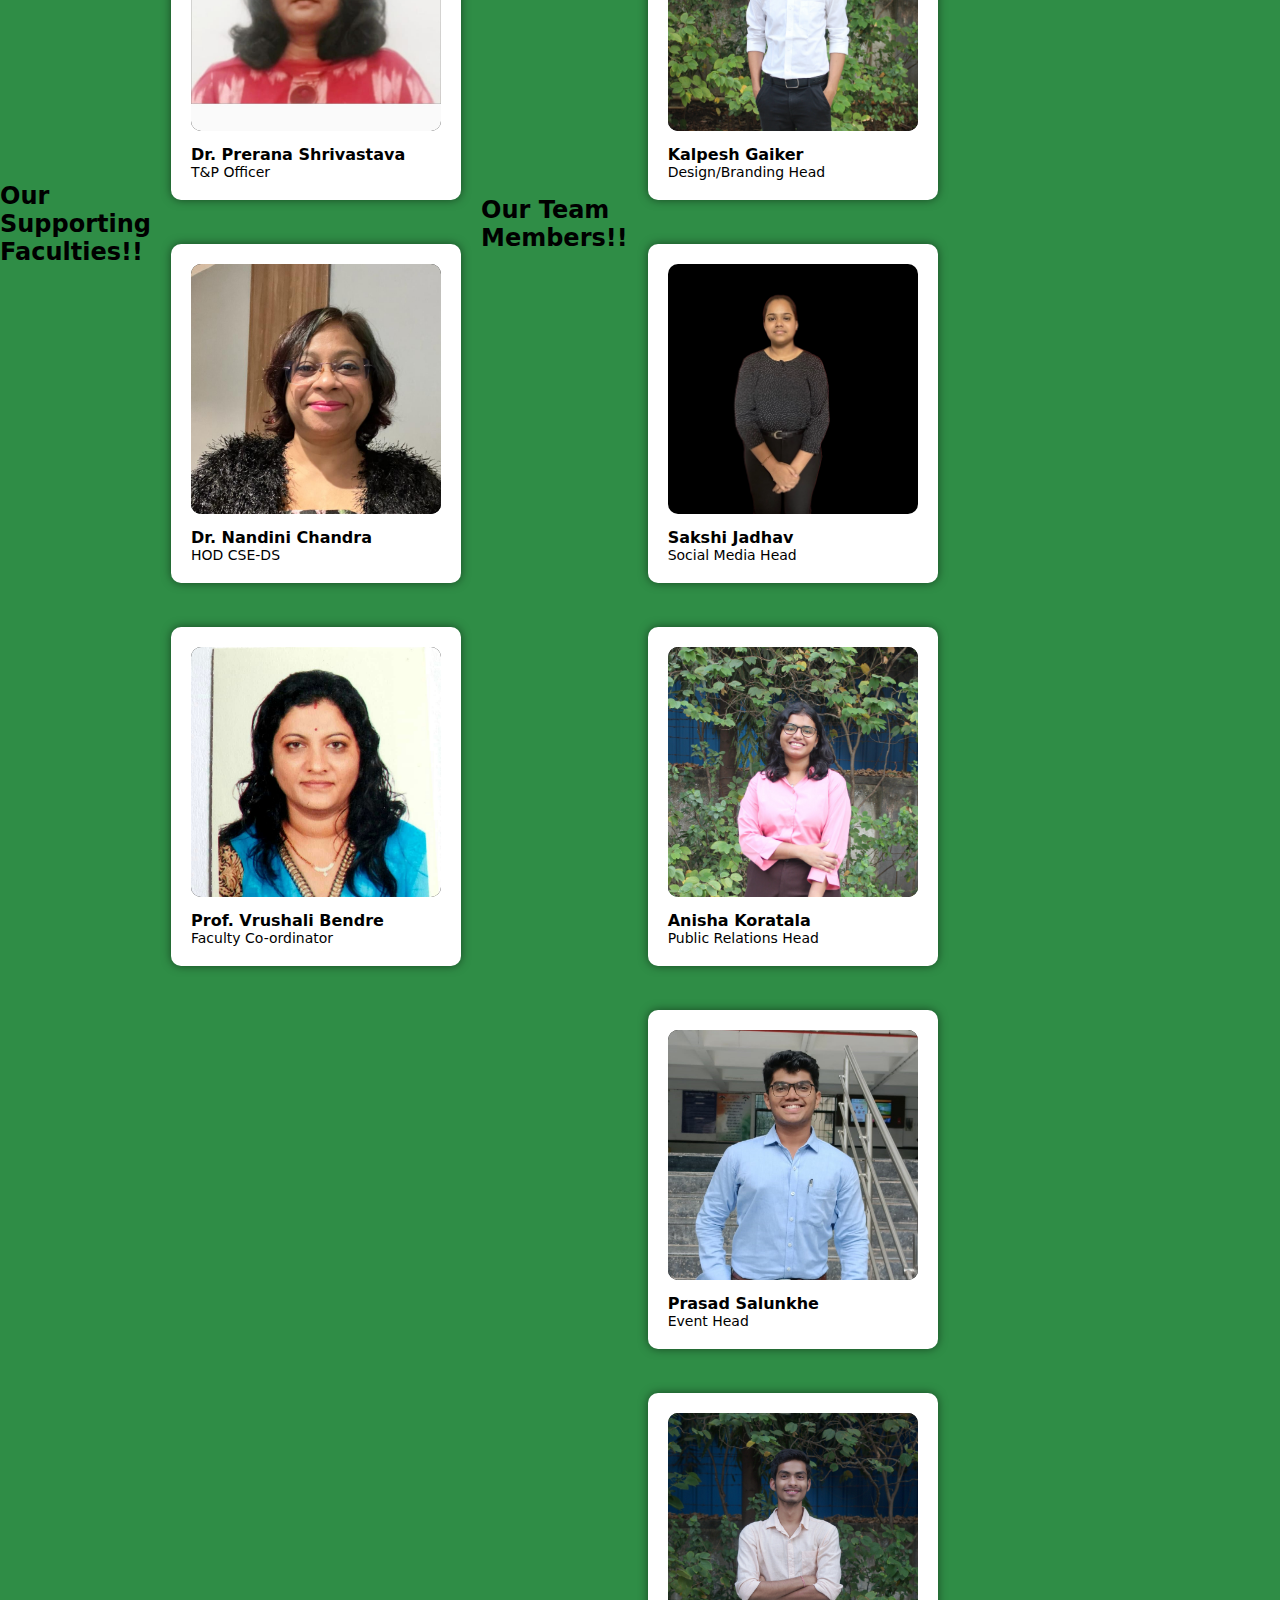
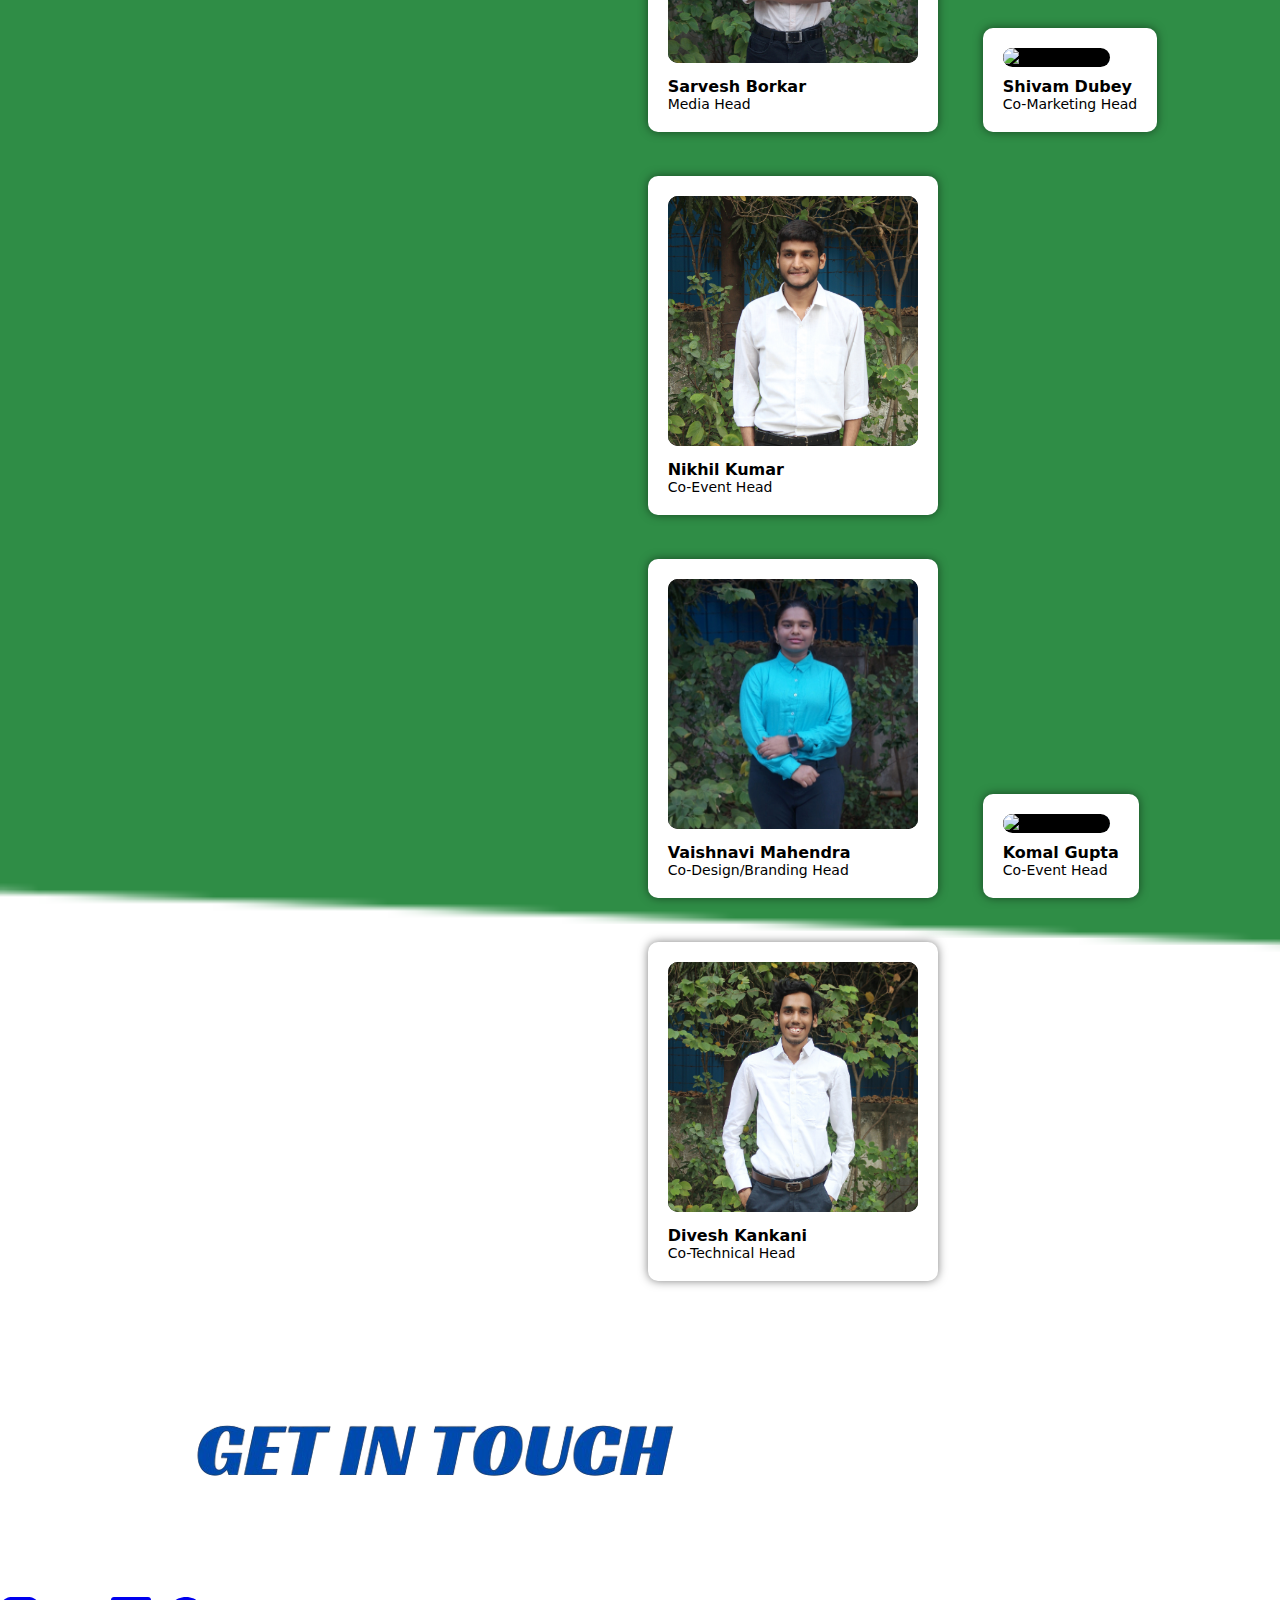
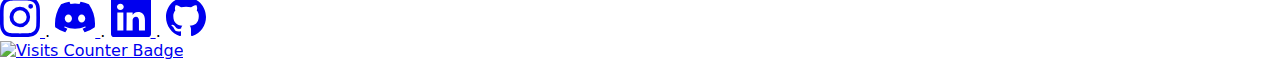
==== commit 68438289: "Update index.html" ====
--- a/index.html
+++ b/index.html
@@ -19,8 +19,9 @@
           <div class="navbar-links">
             <a href="#" onclick="scrollToSection('council',event)">Committee</a>
             <a href="#" onclick="scrollToSection('events',event)">Events</a>
-            <a href="#">Social Media</a>
-            <a href="#"><b>GET IN TOUCH</b></a>
+            <a href="#" onclick="scrollToSection('last-one',event)"
+              ><b>GET IN TOUCH</b></a
+            >
           </div>
         </div>
         <div class="content">
@@ -52,8 +53,39 @@
           </div>
         </div>
       </div>
-      <div class="second-page" id="council">
-         <h2>Our <span style="color: #2f8d46">Supporting</span> Faculties</h2>
+      <div class="second-page" id="events">
+        <div id="video-container">
+          <video
+            id="scroll-video"
+            src="images/titles/Our Supporting Faculties!!.mp4"
+            loop
+            muted
+          ></video>
+        </div>
+        <div class="slideshow-container">
+          <div class="mySlides">
+            <div class="numbertext">1/3</div>
+            <img src="images/stock/flyer.png" />
+          </div>
+
+          <div class="mySlides">
+            <div class="numbertext">2 / 3</div>
+            <img src="images/stock/flyer.png" />
+          </div>
+
+          <div class="mySlides">
+            <div class="numbertext">3 / 3</div>
+            <img src="images/stock/flyer.png" />
+          </div>
+        </div>
+        <div class="dot-container">
+          <span class="dot" onclick="currentSlide(1)"></span>
+          <span class="dot" onclick="currentSlide(2)"></span>
+          <span class="dot" onclick="currentSlide(3)"></span>
+        </div>
+      </div>
+      <div class="third-page" id="council">
+        <h2>Our Supporting Faculties!!</h2>
         <div class="Faculty-members">
           <div class="f-member">
             <img src="images/teachers/1708006145037.jpg" alt="Member 1" />
@@ -67,7 +99,7 @@
           </div>
           <div class="f-member">
             <img src="images/teachers/1707995710213.jpg" alt="Member 1" />
-            <div class="name">Dr. Nandini Chandra Nag</div>
+            <div class="name">Dr. Nandini Chandra</div>
             <div class="post">HOD CSE-DS</div>
           </div>
           <div class="f-member">
@@ -76,7 +108,7 @@
             <div class="post">Faculty Co-ordinator</div>
           </div>
         </div>
-        <h2>Our <span style="color: #2f8d46">Team</span> Members</h2>
+        <h2>Our Team Members!!</h2>
         <div class="Council-members">
           <div class="f-member">
             <img src="images/Council/Aakash.jpg" alt="Member 0" />
@@ -160,18 +192,92 @@
           </div>
         </div>
       </div>
-      <div class="third-page" id="events">
-        <div class="events">
-          <img
-            class="eve-logo"
-            src="images/stock/Events-removebg-preview.png"
-          />
-          <img
-            class="in"
-            style="height: 400px; width: fit-content"
-            src="images/stock/flyer.png"
-          />
-        </div>
+      <div class="last-page" id="last-one">
+        <img
+          class="getin"
+          src="images/titles/Our_Supporting_Faculties____3_-removebg-preview.png"
+          alt="Get In touch"
+        />
+        <div class="icons-links">
+          <a
+            href="https://www.instagram.com/geeksforgeeks_ltcoe/?igsh=Mm1ld3E0a2E4eWIx"
+            target="_blank"
+            class="social-button"
+          >
+            <svg
+              xmlns="http://www.w3.org/2000/svg"
+              width="40"
+              height="40"
+              fill="currentColor"
+              class="bi bi-instagram"
+              viewBox="0 0 16 16"
+            >
+              <path
+                d="M8 0C5.829 0 5.556.01 4.703.048 3.85.088 3.269.222 2.76.42a3.9 3.9 0 0 0-1.417.923A3.9 3.9 0 0 0 .42 2.76C.222 3.268.087 3.85.048 4.7.01 5.555 0 5.827 0 8.001c0 2.172.01 2.444.048 3.297.04.852.174 1.433.372 1.942.205.526.478.972.923 1.417.444.445.89.719 1.416.923.51.198 1.09.333 1.942.372C5.555 15.99 5.827 16 8 16s2.444-.01 3.298-.048c.851-.04 1.434-.174 1.943-.372a3.9 3.9 0 0 0 1.416-.923c.445-.445.718-.891.923-1.417.197-.509.332-1.09.372-1.942C15.99 10.445 16 10.173 16 8s-.01-2.445-.048-3.299c-.04-.851-.175-1.433-.372-1.941a3.9 3.9 0 0 0-.923-1.417A3.9 3.9 0 0 0 13.24.42c-.51-.198-1.092-.333-1.943-.372C10.443.01 10.172 0 7.998 0zm-.717 1.442h.718c2.136 0 2.389.007 3.232.046.78.035 1.204.166 1.486.275.373.145.64.319.92.599s.453.546.598.92c.11.281.24.705.275 1.485.039.843.047 1.096.047 3.231s-.008 2.389-.047 3.232c-.035.78-.166 1.203-.275 1.485a2.5 2.5 0 0 1-.599.919c-.28.28-.546.453-.92.598-.28.11-.704.24-1.485.276-.843.038-1.096.047-3.232.047s-2.39-.009-3.233-.047c-.78-.036-1.203-.166-1.485-.276a2.5 2.5 0 0 1-.92-.598 2.5 2.5 0 0 1-.6-.92c-.109-.281-.24-.705-.275-1.485-.038-.843-.046-1.096-.046-3.233s.008-2.388.046-3.231c.036-.78.166-1.204.276-1.486.145-.373.319-.64.599-.92s.546-.453.92-.598c.282-.11.705-.24 1.485-.276.738-.034 1.024-.044 2.515-.045zm4.988 1.328a.96.96 0 1 0 0 1.92.96.96 0 0 0 0-1.92m-4.27 1.122a4.109 4.109 0 1 0 0 8.217 4.109 4.109 0 0 0 0-8.217m0 1.441a2.667 2.667 0 1 1 0 5.334 2.667 2.667 0 0 1 0-5.334"
+              />
+            </svg> </a
+          ><span> . </span>
+          <a
+            href="https://discord.gg/example"
+            target="_blank"
+            class="social-button"
+          >
+            <svg
+              xmlns="http://www.w3.org/2000/svg"
+              width="40"
+              height="40"
+              fill="currentColor"
+              class="bi bi-discord"
+              viewBox="0 0 16 16"
+            >
+              <path
+                d="M13.545 2.907a13.2 13.2 0 0 0-3.257-1.011.05.05 0 0 0-.052.025c-.141.25-.297.577-.406.833a12.2 12.2 0 0 0-3.658 0 8 8 0 0 0-.412-.833.05.05 0 0 0-.052-.025c-1.125.194-2.22.534-3.257 1.011a.04.04 0 0 0-.021.018C.356 6.024-.213 9.047.066 12.032q.003.022.021.037a13.3 13.3 0 0 0 3.995 2.02.05.05 0 0 0 .056-.019q.463-.63.818-1.329a.05.05 0 0 0-.01-.059l-.018-.011a9 9 0 0 1-1.248-.595.05.05 0 0 1-.02-.066l.015-.019q.127-.095.248-.195a.05.05 0 0 1 .051-.007c2.619 1.196 5.454 1.196 8.041 0a.05.05 0 0 1 .053.007q.121.1.248.195a.05.05 0 0 1-.004.085 8 8 0 0 1-1.249.594.05.05 0 0 0-.03.03.05.05 0 0 0 .003.041c.24.465.515.909.817 1.329a.05.05 0 0 0 .056.019 13.2 13.2 0 0 0 4.001-2.02.05.05 0 0 0 .021-.037c.334-3.451-.559-6.449-2.366-9.106a.03.03 0 0 0-.02-.019m-8.198 7.307c-.789 0-1.438-.724-1.438-1.612s.637-1.613 1.438-1.613c.807 0 1.45.73 1.438 1.613 0 .888-.637 1.612-1.438 1.612m5.316 0c-.788 0-1.438-.724-1.438-1.612s.637-1.613 1.438-1.613c.807 0 1.451.73 1.438 1.613 0 .888-.631 1.612-1.438 1.612"
+              />
+            </svg> </a
+          ><span> . </span>
+          <a
+            href="https://www.linkedin.com/in/geeksforgeeks_ltce"
+            target="_blank"
+            class="social-button"
+          >
+            <svg
+              xmlns="http://www.w3.org/2000/svg"
+              width="40"
+              height="40"
+              fill="currentColor"
+              class="bi bi-linkedin"
+              viewBox="0 0 16 16"
+            >
+              <path
+                d="M0 1.146C0 .513.526 0 1.175 0h13.65C15.474 0 16 .513 16 1.146v13.708c0 .633-.526 1.146-1.175 1.146H1.175C.526 16 0 15.487 0 14.854zm4.943 12.248V6.169H2.542v7.225zm-1.2-8.212c.837 0 1.358-.554 1.358-1.248-.015-.709-.52-1.248-1.342-1.248S2.4 3.226 2.4 3.934c0 .694.521 1.248 1.327 1.248zm4.908 8.212V9.359c0-.216.016-.432.08-.586.173-.431.568-.878 1.232-.878.869 0 1.216.662 1.216 1.634v3.865h2.401V9.25c0-2.22-1.184-3.252-2.764-3.252-1.274 0-1.845.7-2.165 1.193v.025h-.016l.016-.025V6.169h-2.4c.03.678 0 7.225 0 7.225z"
+              />
+            </svg> </a
+          ><span> . </span>
+          <a
+            href="https://github.com/example"
+            target="_blank"
+            class="social-button"
+          >
+            <svg
+              xmlns="http://www.w3.org/2000/svg"
+              width="40"
+              height="40"
+              fill="currentColor"
+              class="bi bi-github"
+              viewBox="0 0 16 16"
+            >
+              <path
+                d="M8 0C3.58 0 0 3.58 0 8c0 3.54 2.29 6.53 5.47 7.59.4.07.55-.17.55-.38 0-.19-.01-.82-.01-1.49-2.01.37-2.53-.49-2.69-.94-.09-.23-.48-.94-.82-1.13-.28-.15-.68-.52-.01-.53.63-.01 1.08.58 1.23.82.72 1.21 1.87.87 2.33.66.07-.52.28-.87.51-1.07-1.78-.2-3.64-.89-3.64-3.95 0-.87.31-1.59.82-2.15-.08-.2-.36-1.02.08-2.12 0 0 .67-.21 2.2.82.64-.18 1.32-.27 2-.27s1.36.09 2 .27c1.53-1.04 2.2-.82 2.2-.82.44 1.1.16 1.92.08 2.12.51.56.82 1.27.82 2.15 0 3.07-1.87 3.75-3.65 3.95.29.25.54.73.54 1.48 0 1.07-.01 1.93-.01 2.2 0 .21.15.46.55.38A8.01 8.01 0 0 0 16 8c0-4.42-3.58-8-8-8"
+              />
+            </svg>
+          </a>
+        </div>
+        <a href="https://visits.dashroshan.com"
+          ><img
+            src="https://visits.dashroshan.com/IaixvKpw7aILHvkdTJ6M?label=VISITS&shadow=1&shadowOpacity=30&swap=0&labelBGColor=484848&countBGColor=2574EA&labelTextColor=FFFFFF&countTextColor=FFFFFF"
+            alt="Visits Counter Badge"
+            height="30px"
+        /></a>
       </div>
     </div>
     <script src="script.js"></script>
--- a/styles.css
+++ b/styles.css
@@ -298,6 +298,9 @@
     width: 200px;
     height: 200px;
   }
+  .in {
+    margin-left: 8%;
+  }
 }
 @media (max-width: 500px) {
   .navbar img {
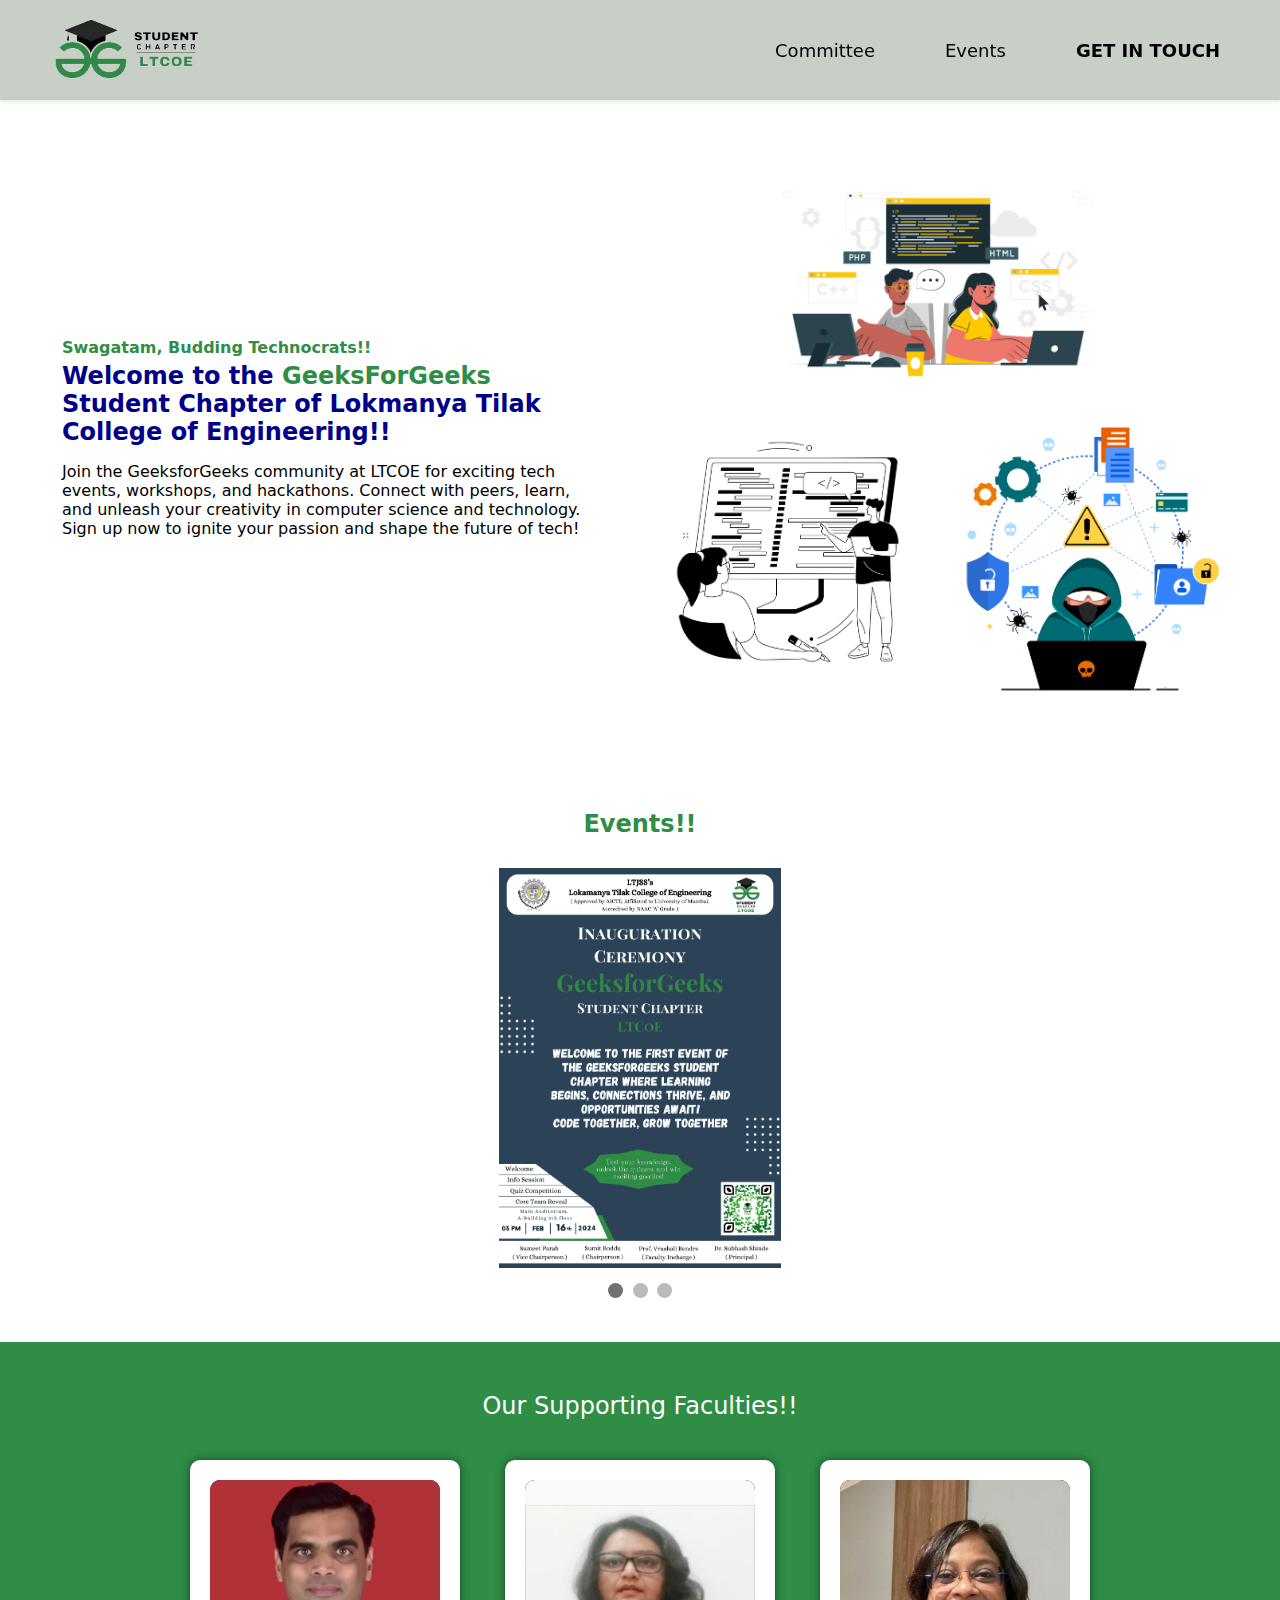
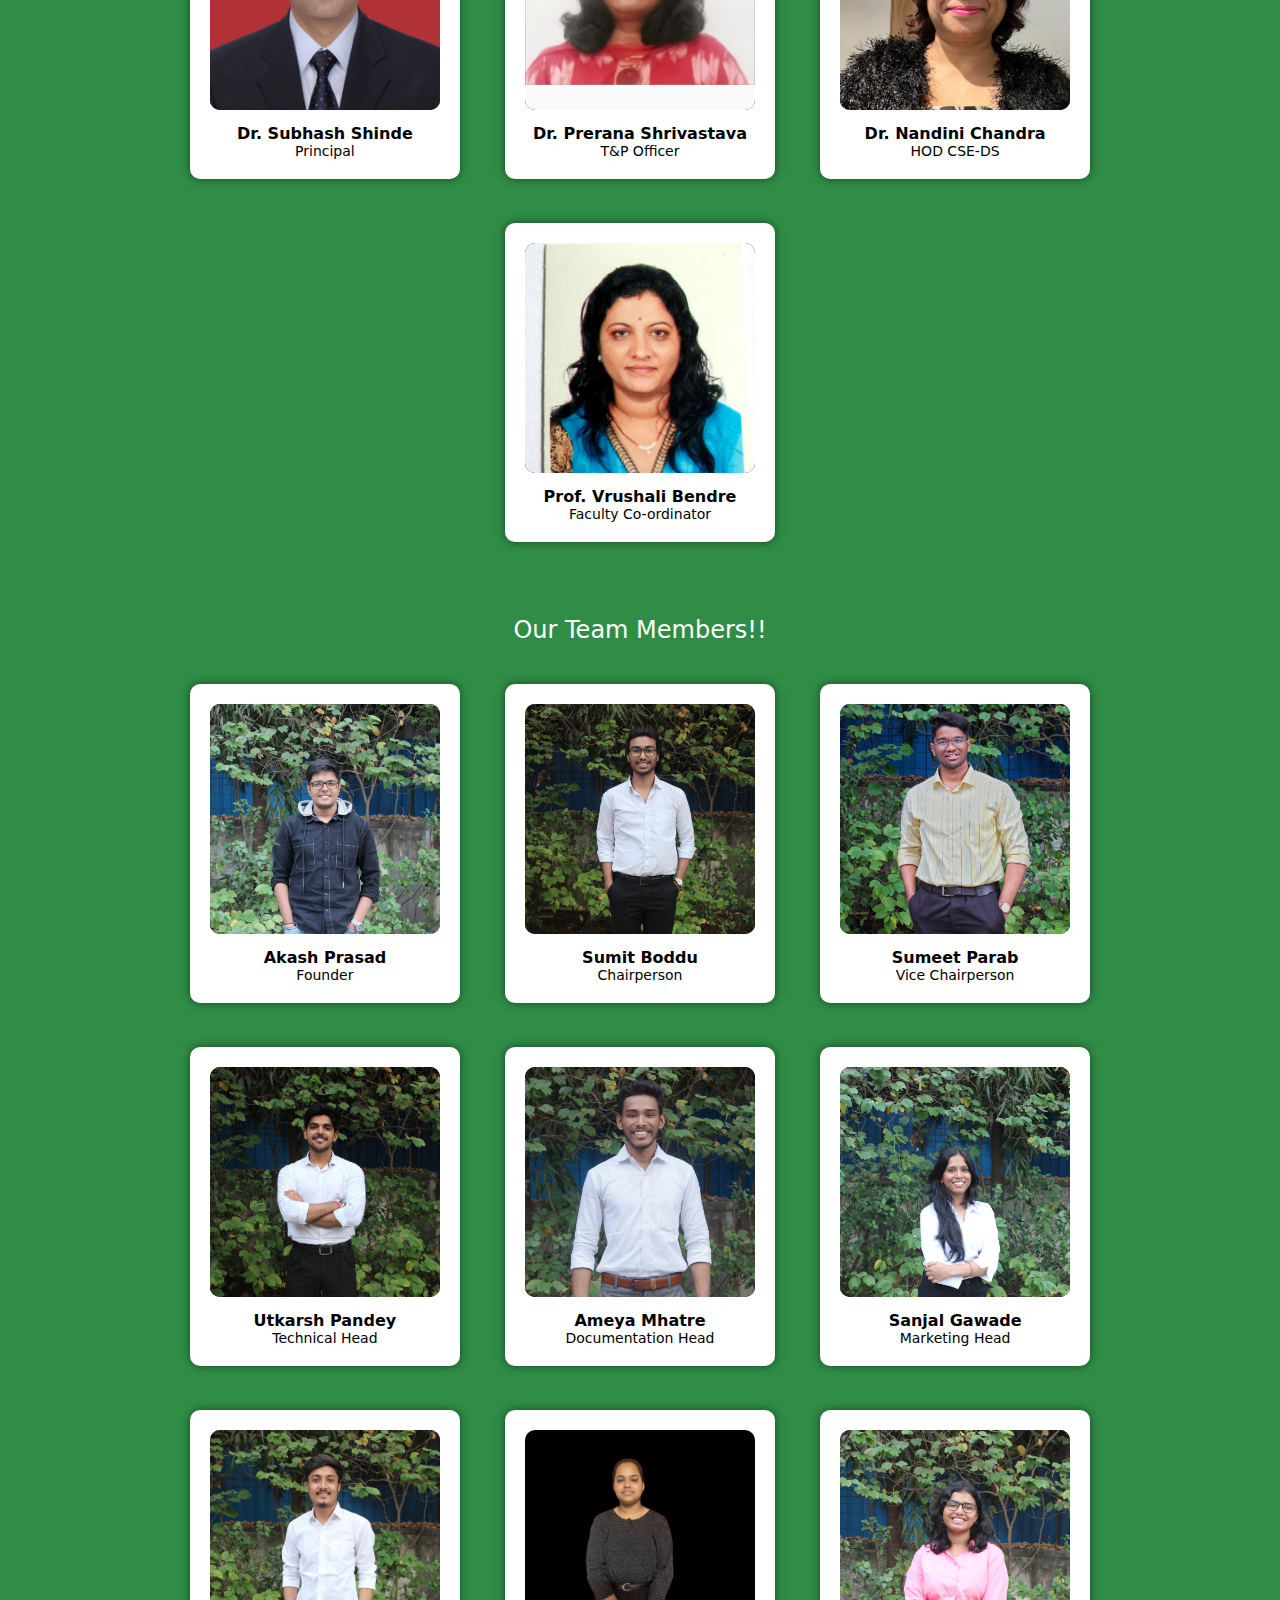
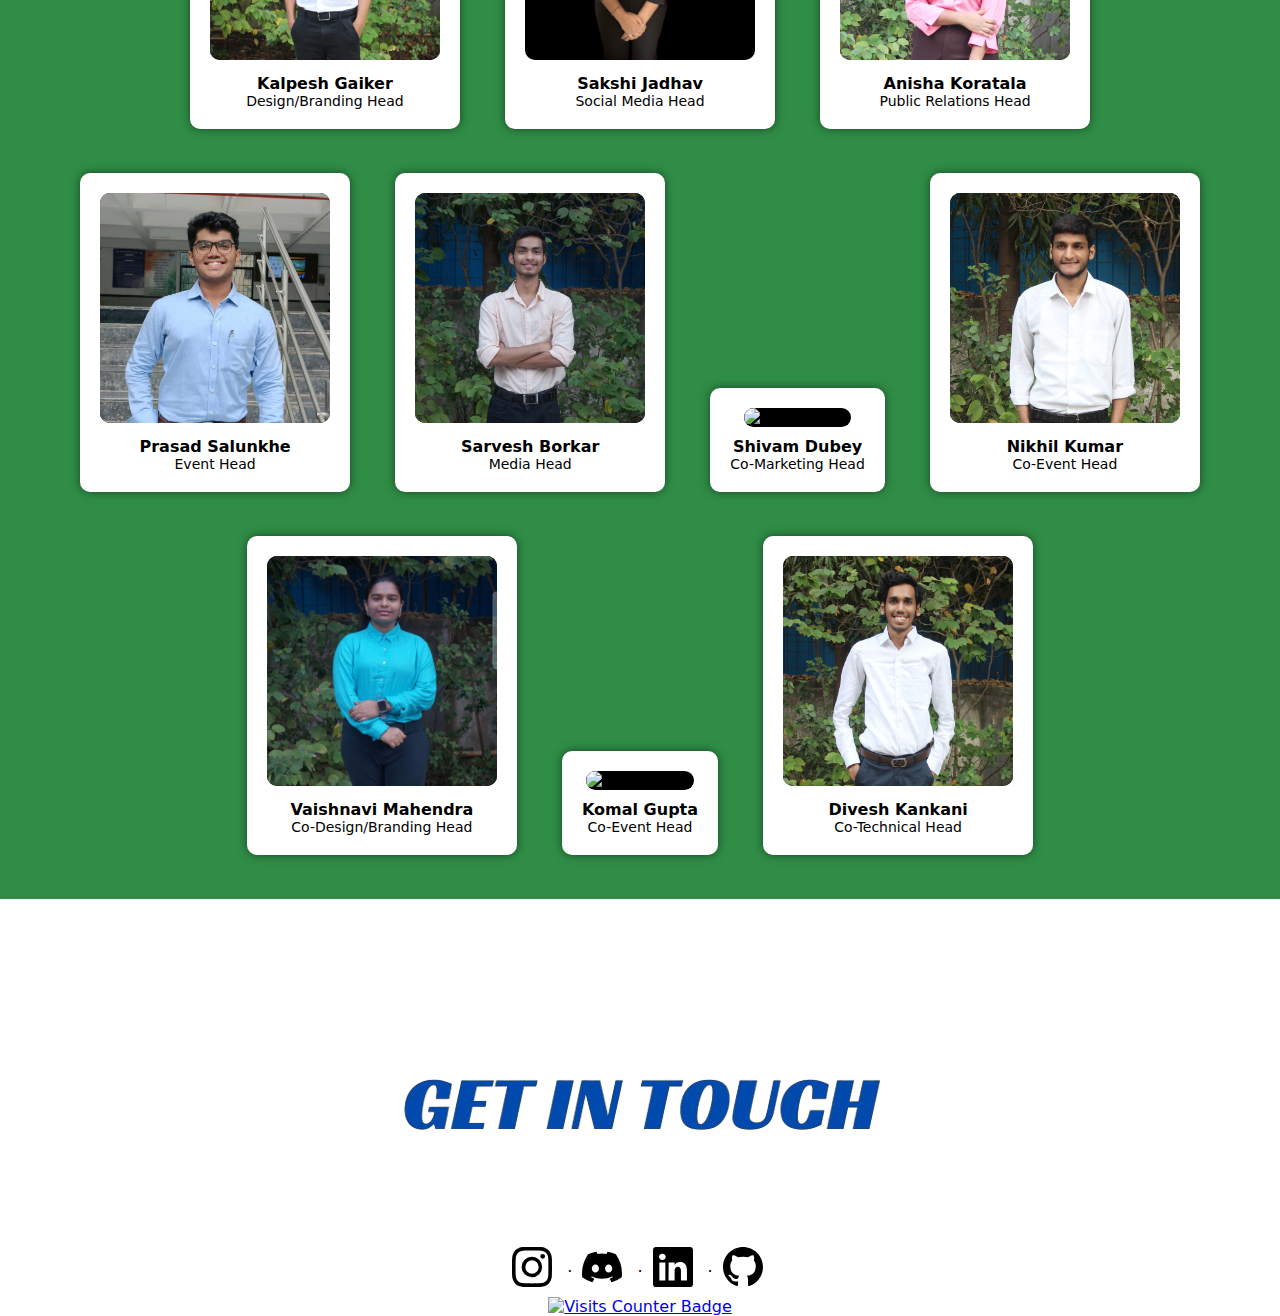
==== commit ad53c30c: "Update index.html" ====
--- a/index.html
+++ b/index.html
@@ -54,14 +54,15 @@
         </div>
       </div>
       <div class="second-page" id="events">
-        <div id="video-container">
+<!--         <div id="video-container">
           <video
             id="scroll-video"
             src="images/titles/Our Supporting Faculties!!.mp4"
             loop
             muted
           ></video>
-        </div>
+        </div> -->
+        <h2 style="color:#2f8d46">Events!!</h2>
         <div class="slideshow-container">
           <div class="mySlides">
             <div class="numbertext">1/3</div>
--- a/styles.css
+++ b/styles.css
@@ -11,8 +11,8 @@
   min-height: 100vh;
 }
 .landing-page {
-  padding: 0px 2.5%;
   height: 100vh;
+  margin-bottom: 20px;
   flex: 1;
 }
 .navbar {
@@ -20,13 +20,19 @@
   grid-template-columns: auto 1fr;
   align-items: center;
   position: sticky;
+  top: 0;
+  z-index: 1000;
+  background-color: rgb(199, 207, 199);
+  box-shadow: 0 2px 4px rgba(0, 0, 0, 0.1);
+  animation: fade-in-down 1s ease forwards;
 }
 
 .logo {
   height: 100px;
   width: auto;
-  justify-self: center; /* Center the logo initially */
-  transition: justify-self 0.3s ease; /* Add transition for smooth movement */
+  justify-self: center;
+  transition: justify-self 0.3s ease;
+  margin-left: 60%;
 }
 
 .navbar a {
@@ -42,8 +48,11 @@
   justify-content: flex-end;
   gap: 40px;
   font-size: 18px;
-}
-
+  z-index: 2;
+}
+.navbar-links:last-child {
+  margin-right: 4%;
+}
 .navbar a:hover {
   background-color: #2f8d46;
   color: white;
@@ -51,13 +60,16 @@
 
 .menu-toggle {
   display: none;
-  margin-top: 10px; /* Add margin to the top of the menu toggle button */
+  margin-top: 10px;
+  z-index: 3;
 }
 
 .content {
   display: grid;
   grid-template-columns: 1fr 1fr;
   height: 50%;
+
+  padding: 0px 2.5%;
 }
 .content-left {
   padding: 20px;
@@ -65,6 +77,7 @@
   display: flex;
   flex-direction: column;
   justify-content: center;
+  animation: fade-in-up 1s ease 0.5s forwards;
 }
 .content-left h4 {
   margin-bottom: 5px;
@@ -110,13 +123,99 @@
   width: auto;
 }
 .second-page {
+  flex: 1;
+  display: flex;
+  justify-content: center;
+  align-items: center;
+  flex-direction: column;
+  position: relative;
+  margin-bottom: 5%;
+}
+.mySlides {
+  display: none;
+}
+.mySlides img {
+  vertical-align: middle;
+}
+
+/* Slideshow container */
+.slideshow-container {
+  margin: 10px;
+  width: fit-content;
+  height: fit-content;
+  padding: 10px;
+  position: relative;
+  margin: auto;
+  overflow: hidden;
+  display: flex;
+  flex-direction: column;
+  gap: 20px; /* Ensure slides don't overflow */
+}
+
+/* Caption text */
+.mySlides > .text {
+  color: #f2f2f2;
+  font-size: 15px;
+  padding: 8px 12px;
+  position: absolute;
+  bottom: 8px;
+  width: 100%;
+  text-align: center;
+}
+
+/* Number text (1/3 etc) */
+.numbertext {
+  color: #f2f2f2;
+  font-size: 12px;
+  padding: 8px 12px;
+  position: absolute;
+  top: 0;
+  display: none;
+}
+
+/* The dots/bullets/indicators */
+.dot {
+  cursor: pointer;
+  height: 15px;
+  width: 15px;
+  margin: 0 2px;
+  background-color: #bbb;
+  border-radius: 50%;
+  display: inline-block;
+  transition: background-color 0.6s ease;
+}
+
+.slide-active,
+.dot:hover {
+  background-color: #717171;
+}
+
+/* Set height of images */
+.mySlides img {
+  max-width: 100%;
+  height: 400px;
+}
+
+/* Dot container style */
+.dot-container {
+  text-align: center;
+  width: 100%;
+  position: absolute;
+  bottom: -5%;
+  left: 50%;
+  transform: translateX(-50%);
+}
+.third-page {
   padding: 0px 2.5%;
   flex: 1;
   text-align: center;
-}
-.second-page h2 {
+  background-color: #2f8d46;
+  padding-bottom: 20px;
+}
+.third-page h2 {
   margin-top: 50px;
   font-weight: 500;
+  color: white;
 }
 .Council-members .faculty-members {
   display: flex;
@@ -144,8 +243,8 @@
 }
 
 .f-member img {
-  width: 250px;
-  height: 250px;
+  width: 230px;
+  height: 230px;
   object-fit: cover;
   border-radius: 10px;
   background-color: black;
@@ -162,34 +261,86 @@
   font-size: 14px;
   font-weight: 500;
 }
-.third-page {
-  display: flex;
-  justify-content: center;
-  align-items: center;
-  /* Stack the content vertically */
-  flex: 1;
-  margin: 0;
+#video-container {
+  position: relative;
+  width: fit-content;
+  height: 100px;
+  margin-top: 50px;
+  margin-bottom: 30px; /* Adjust height as needed */
+}
+
+#scroll-video {
+  width: 100%;
+  height: 100%;
+  object-fit: cover;
+}
+.last-page {
+  display: flex;
+  flex-direction: column;
+  margin-top: 60px;
+  align-items: center;
+  justify-content: center;
+}
+.getin {
+  width: fit-content;
+  height: 100%;
+}
+.social-button {
+  display: inline-flex;
+  align-items: center;
+  justify-content: center;
+  text-decoration: none;
+  color: black;
   padding: 0;
-  overflow-x: hidden;
-  background-image: url("images/bg/Events-bg-done.png");
-  background-size: cover; /* Ensure the background image covers the entire container */ /* Center the background image */
-  height: 100vh;
-}
-.events {
-  display: flex;
-  flex-direction: column;
-  gap: 30px;
-}
-.last-page {
-  flex: 1;
-}
-.in {
-  padding: 10px;
-  margin-bottom: 250px;
-}
-.eve-logo {
-  margin-top: 30px;
-}
+  border: none;
+  transition: background-position 0.3s ease;
+  transition: background-color 0.3s ease;
+}
+
+.social-button svg {
+  margin-right: 5px;
+}
+
+.social-button:hover {
+  color: #342f8d;
+  transition: 1s smooth;
+}
+.social-button:hover {
+  background-position: 0 100%;
+  color: #342f8d;
+
+  transition: 2s smooth;
+}
+.icons-links {
+  display: flex;
+  flex-direction: row;
+  flex-wrap: wrap;
+  align-items: center;
+  justify-content: center;
+  gap: 10px;
+  margin-bottom: 10px;
+}
+/* @keyframes fade-in-down {
+  0% {
+    opacity: 0;
+    transform: translateY(-50px); 
+  }
+  100% {
+    opacity: 1;
+    transform: translateY(0);
+    color: rgb(199, 207, 199);
+  }
+} */
+/* @keyframes fade-in-up {
+  0% {
+    opacity: 0;
+    transform: translateY(50px);
+  }
+  100% {
+    opacity: 1;
+    transform: translateY(0);
+  }
+} */
 @media (max-width: 1063px) {
   .landing-page {
     max-width: fit-content;
@@ -200,6 +351,8 @@
     display: block;
     margin: 0px 10px 0 0;
     position: static;
+    box-shadow: none;
+    background-color: white;
   }
   .navbar-links {
     display: none;
@@ -227,8 +380,8 @@
     position: fixed;
     left: 5%;
     top: 0%;
-    margin-top: 40px; /* Add margin to the top of the menu toggle button */
-    margin-bottom: 20px; /* Add margin to the bottom of the menu toggle button */
+    margin-top: 40px;
+    margin-bottom: 20px;
   }
 
   .menu-toggle span {
@@ -250,8 +403,7 @@
     width: 60%;
     padding: 2%;
     position: fixed;
-    /* Adjust top and left based on the current scroll position */
-    top: calc(50% + 10px);
+    top: calc(50% + 15px);
 
     transform: translate(-50%, -50%);
   }
@@ -287,7 +439,7 @@
   }
 
   .content-right {
-    order: -1; /* Move the image section above the text section */
+    order: -1;
     max-width: 50%;
     height: auto;
   }
@@ -298,15 +450,15 @@
     width: 200px;
     height: 200px;
   }
-  .in {
-    margin-left: 8%;
-  }
-}
-@media (max-width: 500px) {
+  .getin {
+    width: 100%;
+  }
+}
+@media (max-width: 550px) {
   .navbar img {
     margin-left: 26%;
   }
-.f-member img {
+  .f-member img {
     width: 150px;
     height: 150px;
   }
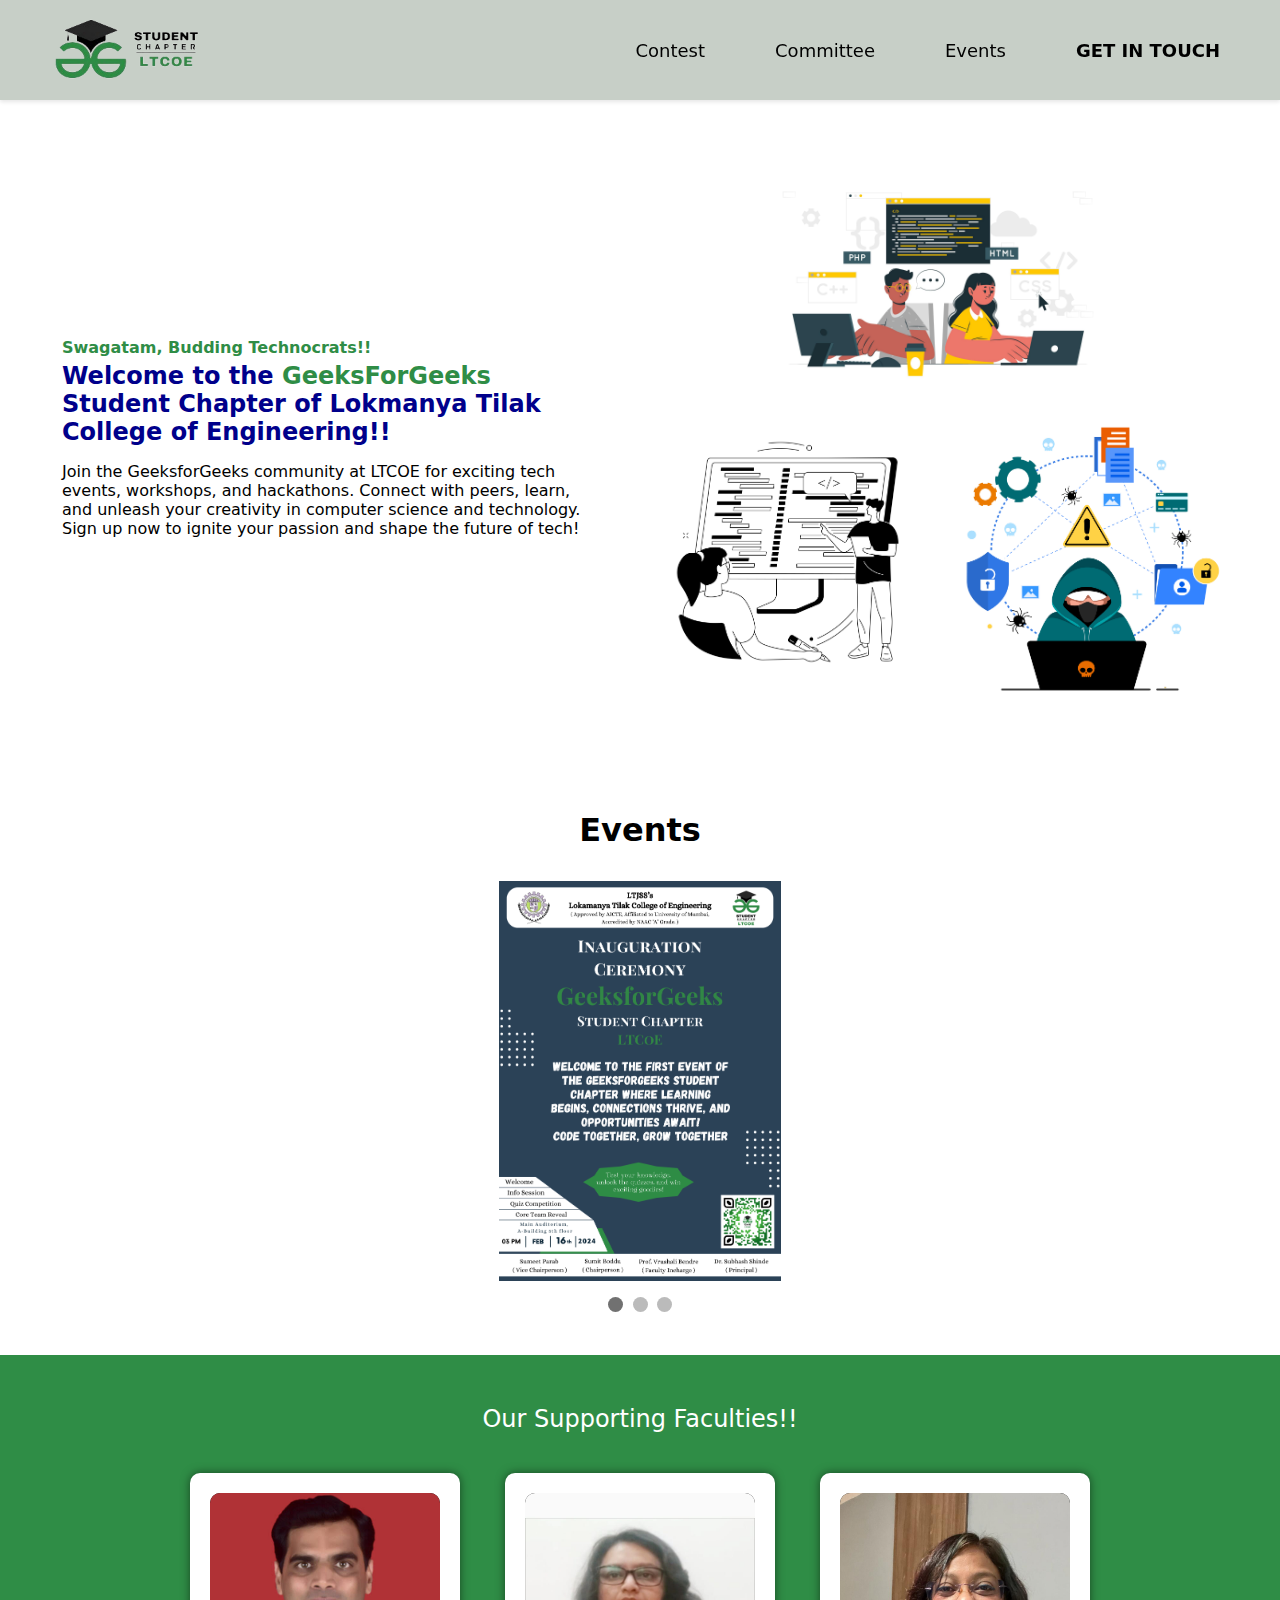
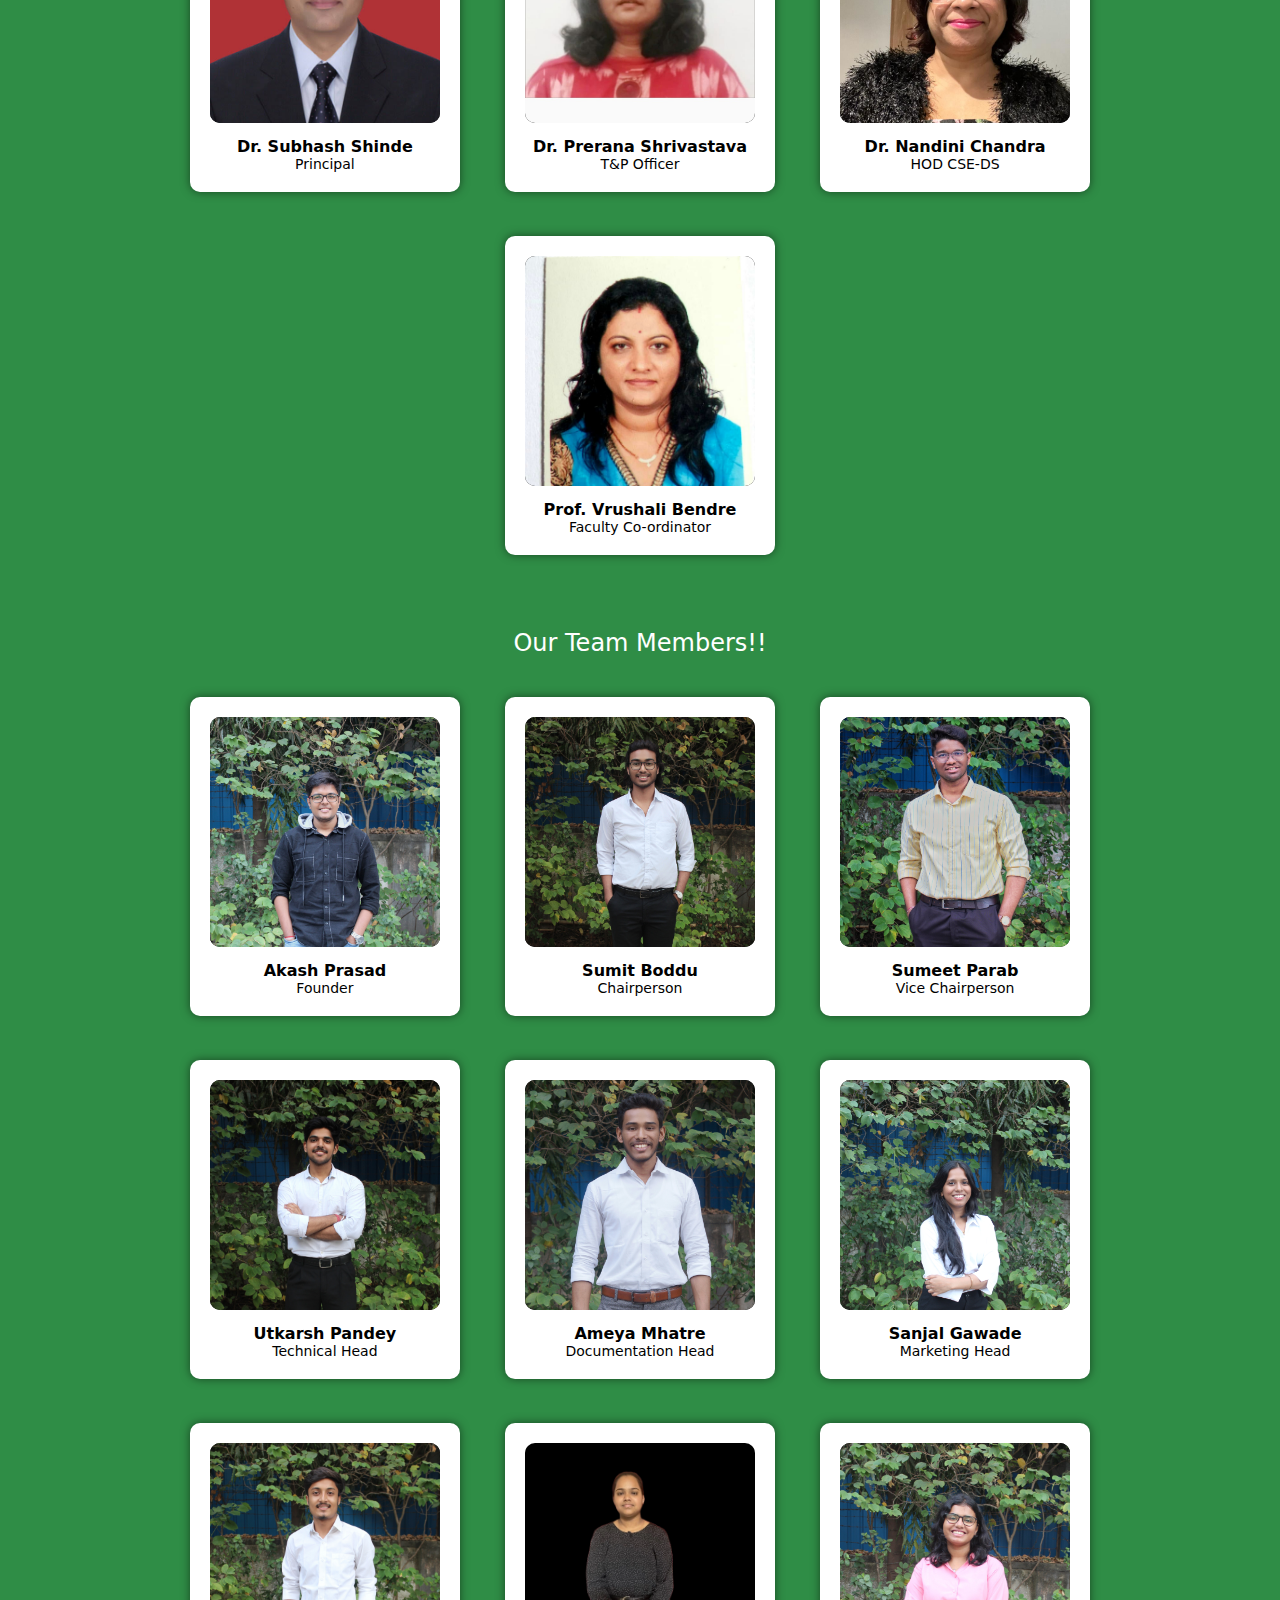
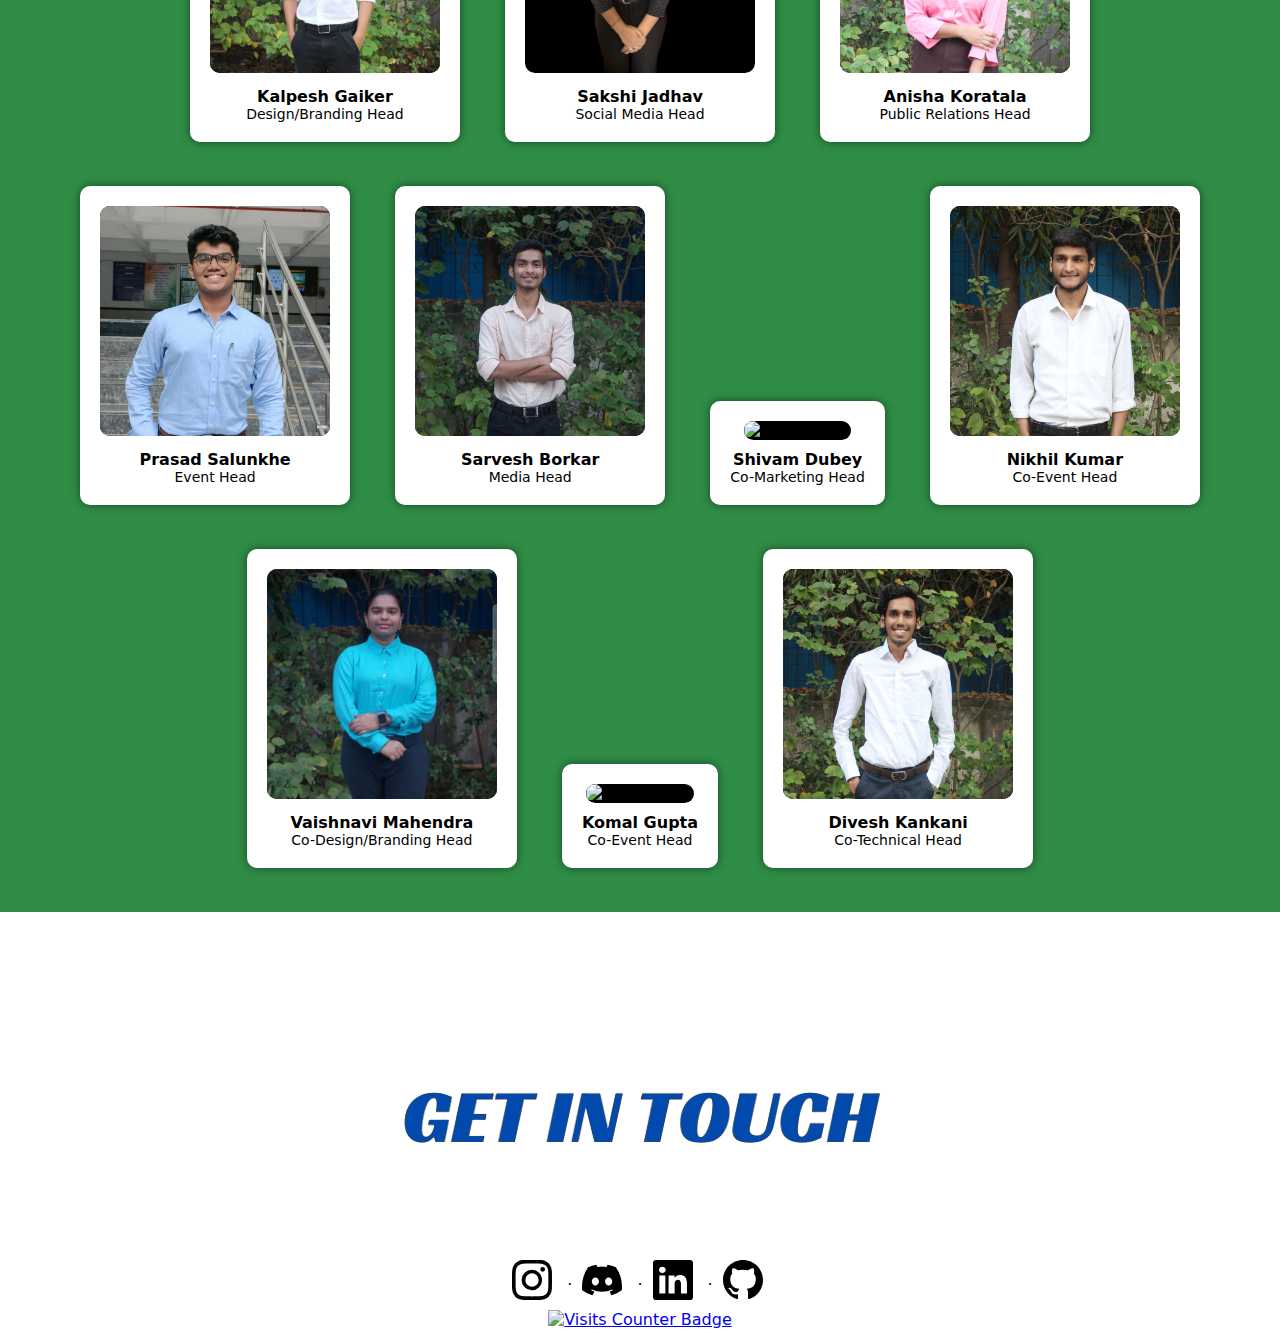
==== commit dee434a7: "Update index.html" ====
--- a/index.html
+++ b/index.html
@@ -6,7 +6,9 @@
     <title>LTCE'GFG Student Chapter</title>
     <link rel="stylesheet" href="styles.css" />
   </head>
-  <body>
+  <div class="loader-wrapper">
+      <div class="loader"></div>
+    </div>
     <div class="main-page">
       <div class="landing-page">
         <div class="navbar">
@@ -17,6 +19,7 @@
             <span></span>
           </div>
           <div class="navbar-links">
+            <a href="contest.html">Contest</a>
             <a href="#" onclick="scrollToSection('council',event)">Committee</a>
             <a href="#" onclick="scrollToSection('events',event)">Events</a>
             <a href="#" onclick="scrollToSection('last-one',event)"
@@ -54,15 +57,7 @@
         </div>
       </div>
       <div class="second-page" id="events">
-<!--         <div id="video-container">
-          <video
-            id="scroll-video"
-            src="images/titles/Our Supporting Faculties!!.mp4"
-            loop
-            muted
-          ></video>
-        </div> -->
-        <h2 style="color:#2f8d46">Events!!</h2>
+        <h1>Events</h1>
         <div class="slideshow-container">
           <div class="mySlides">
             <div class="numbertext">1/3</div>
@@ -71,7 +66,7 @@
 
           <div class="mySlides">
             <div class="numbertext">2 / 3</div>
-            <img src="images/stock/flyer.png" />
+            <img src="images/stock/GFG f for social media.png" />
           </div>
 
           <div class="mySlides">
@@ -193,6 +188,7 @@
           </div>
         </div>
       </div>
+
       <div class="last-page" id="last-one">
         <img
           class="getin"
@@ -281,6 +277,7 @@
         /></a>
       </div>
     </div>
+
     <script src="script.js"></script>
   </body>
 </html>
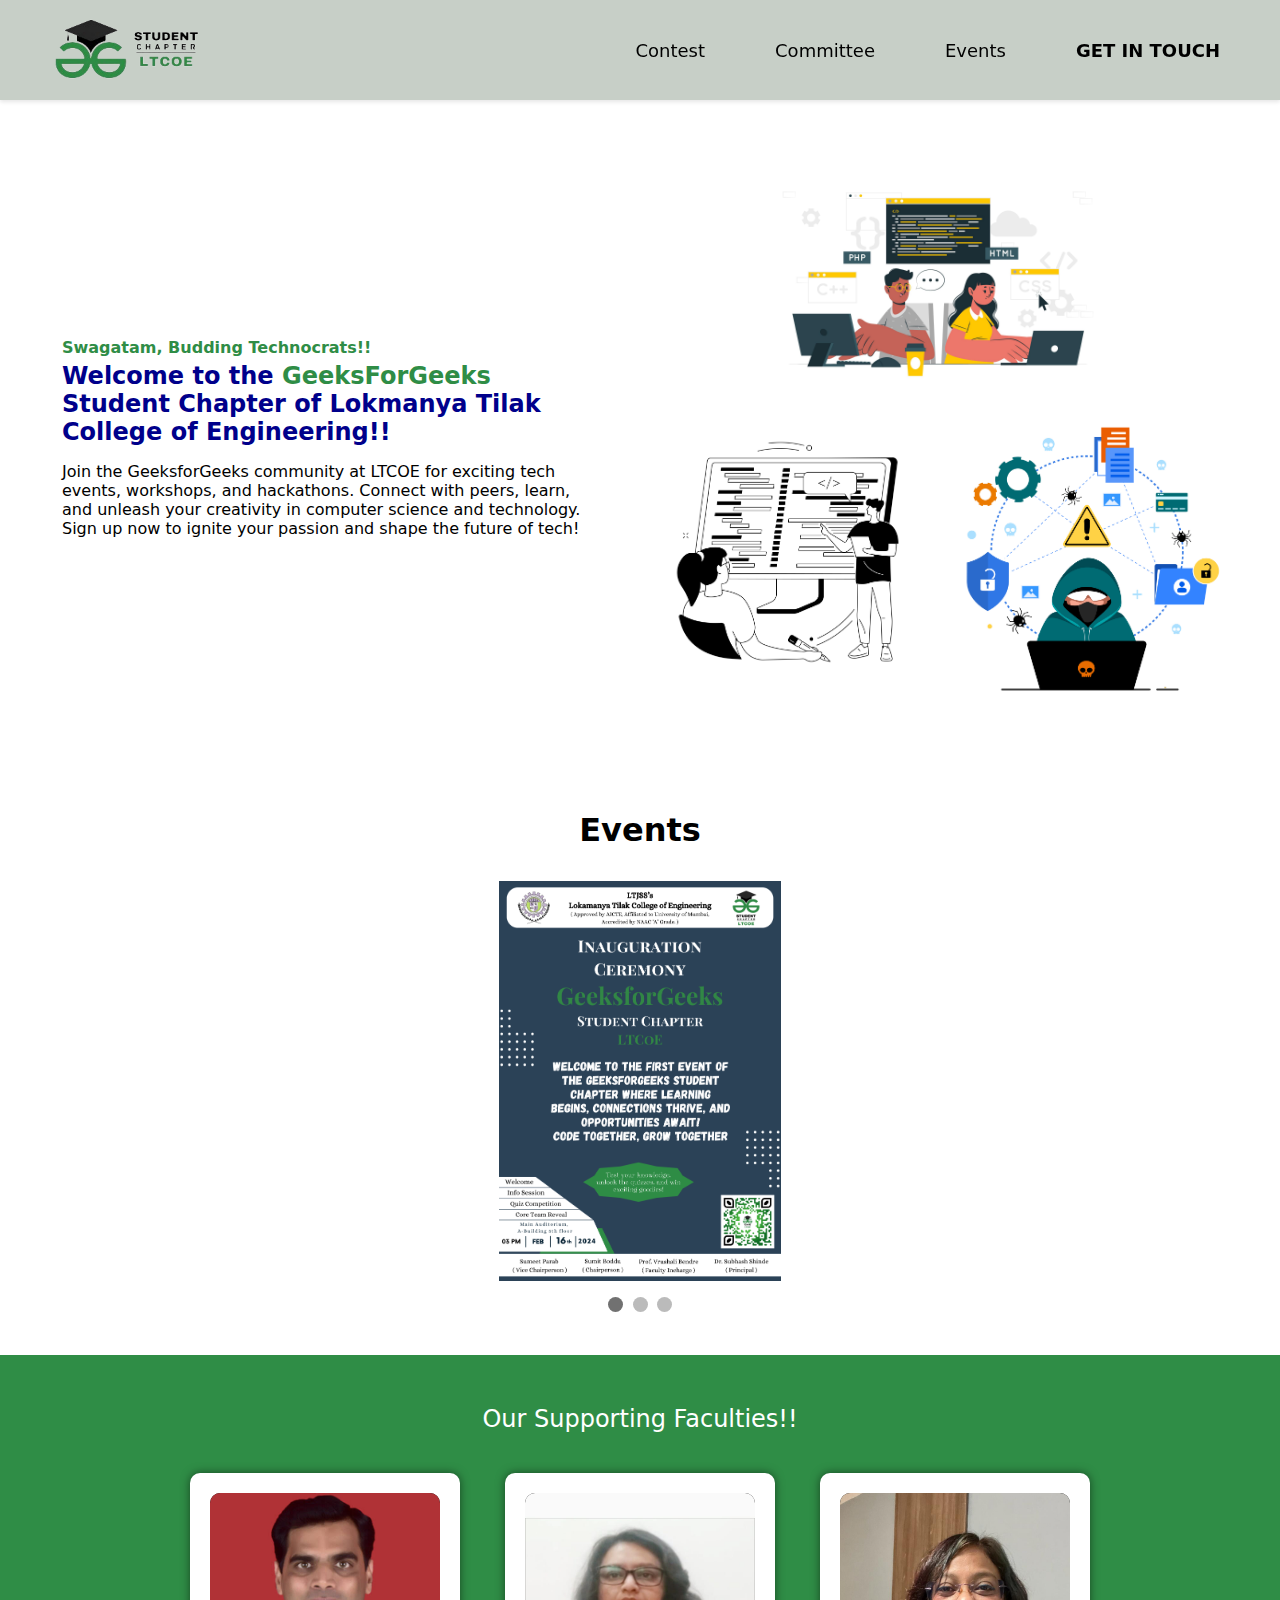
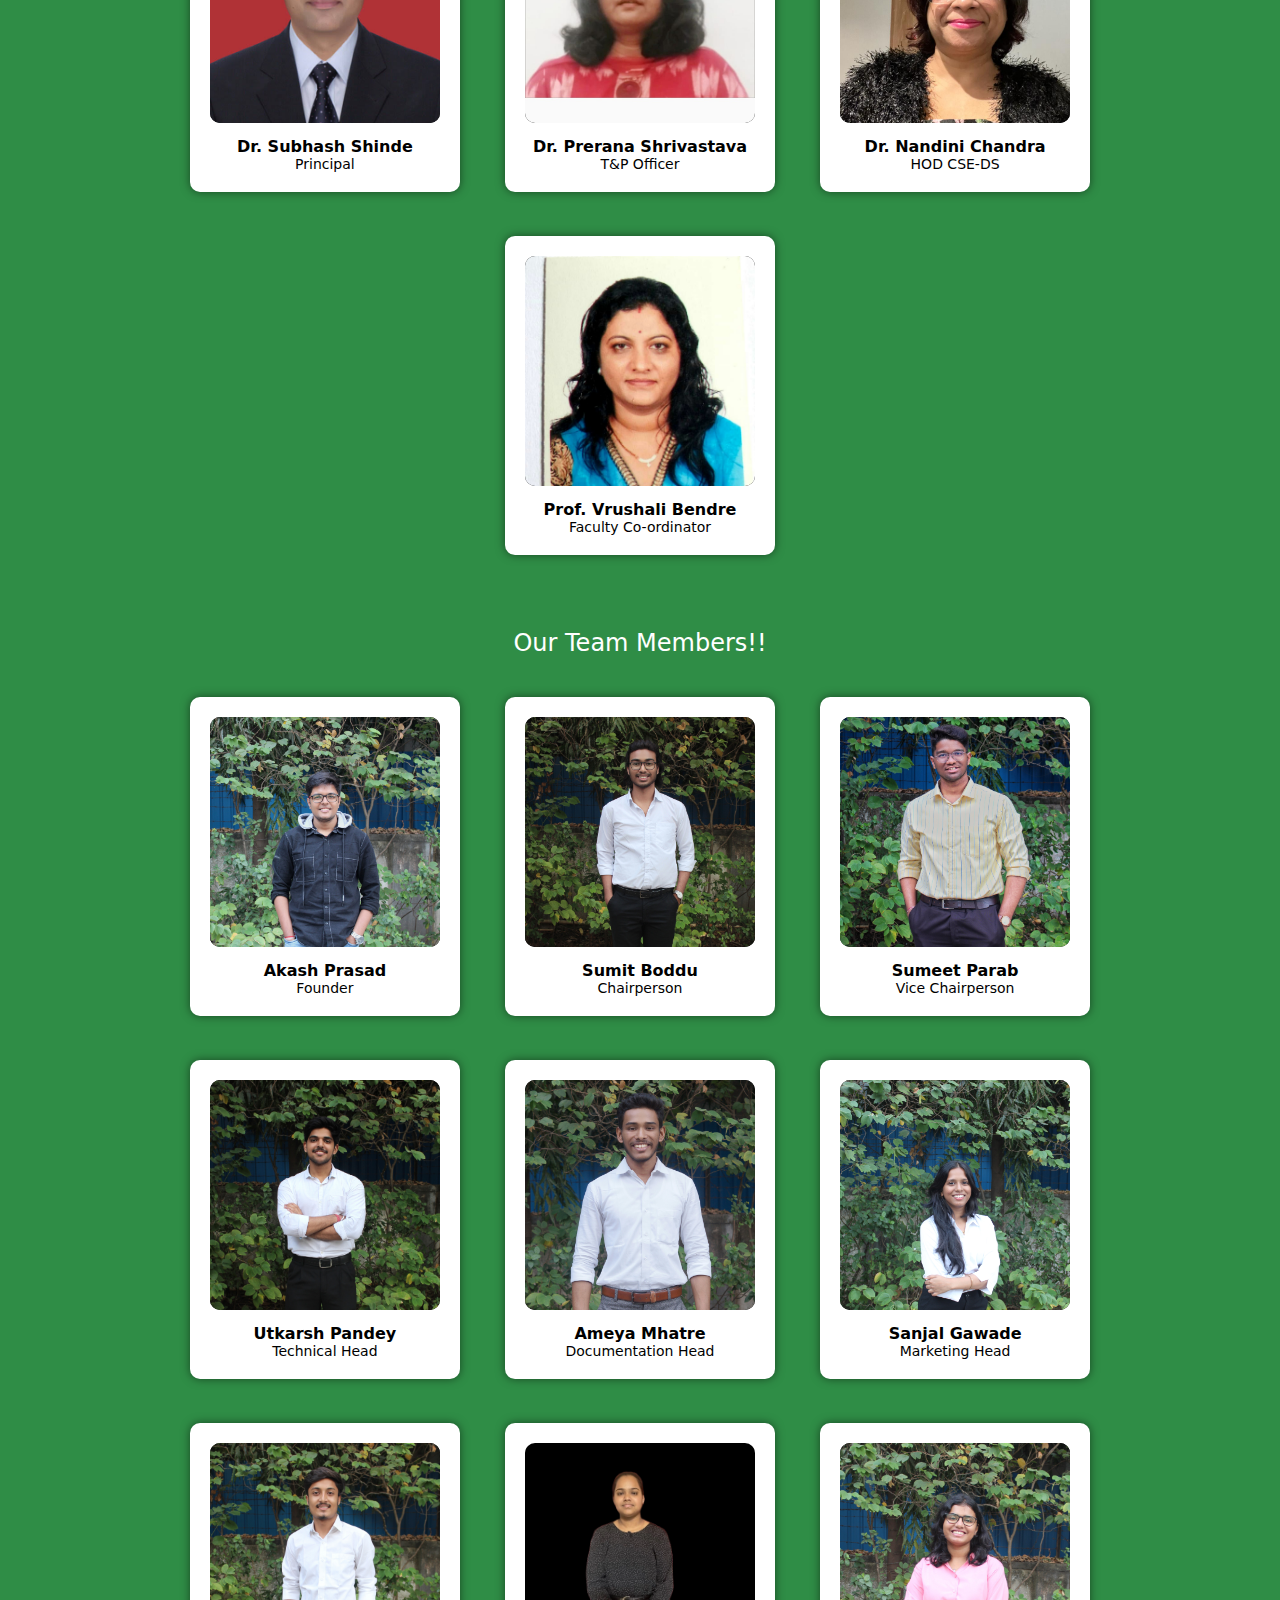
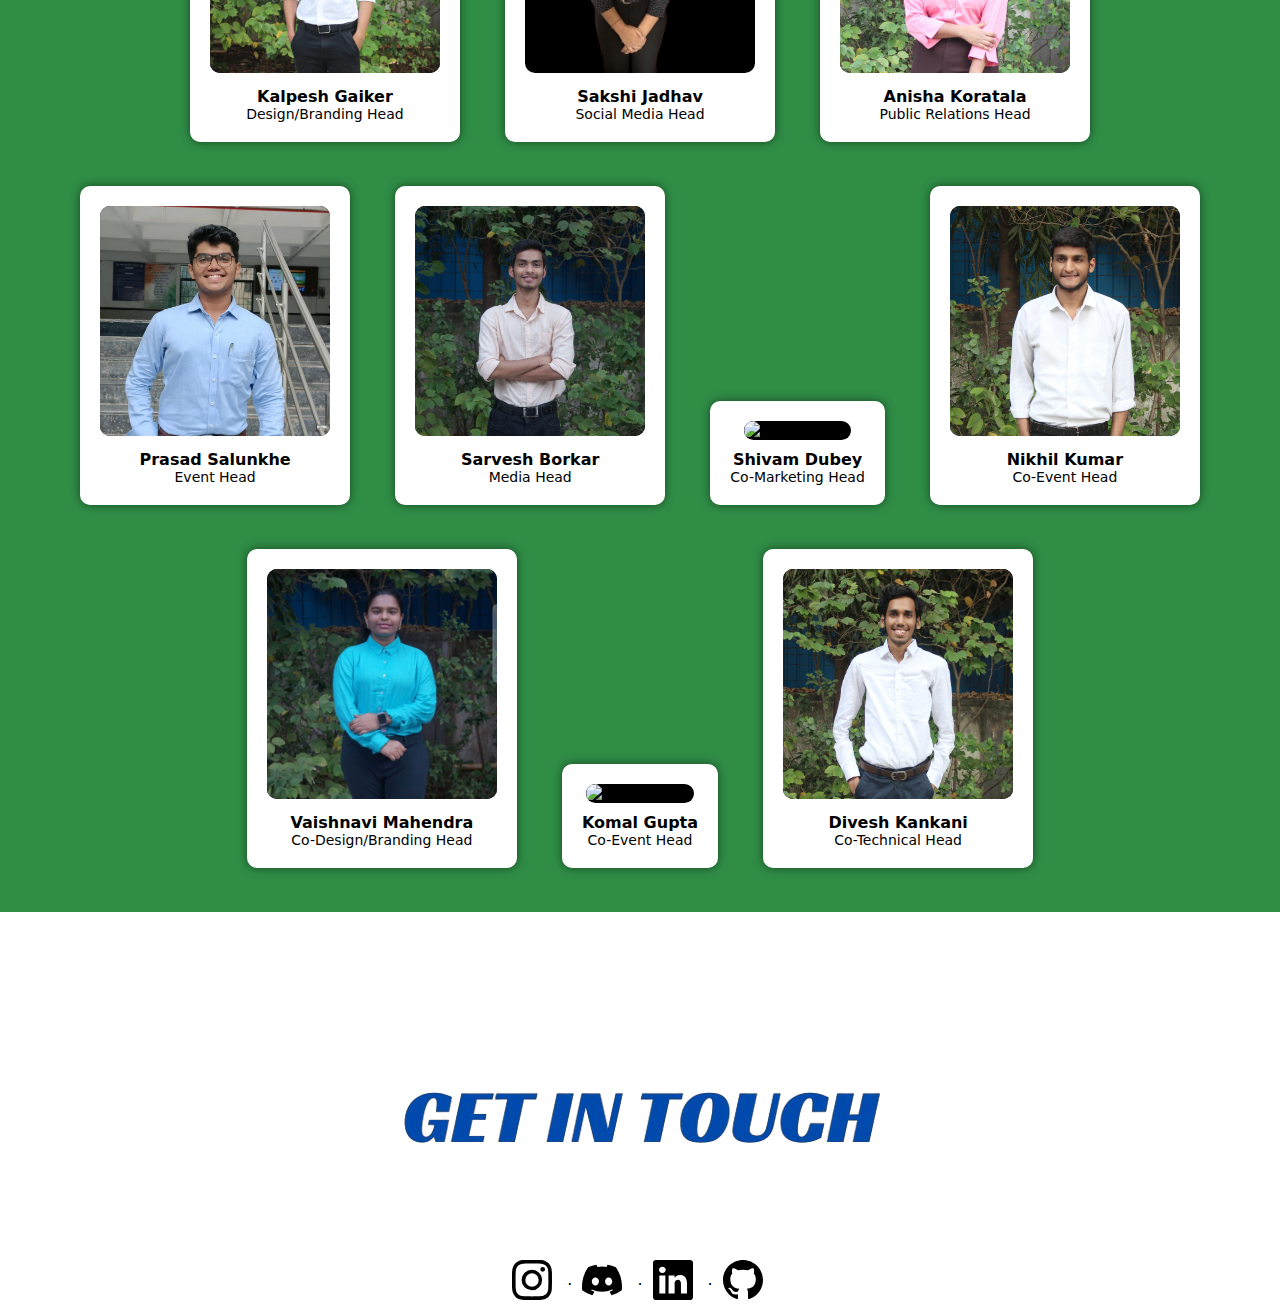
==== commit c2592f36: "Update index.html" ====
--- a/index.html
+++ b/index.html
@@ -5,6 +5,7 @@
     <meta name="viewport" content="width=device-width, initial-scale=1.0" />
     <title>LTCE'GFG Student Chapter</title>
     <link rel="stylesheet" href="styles.css" />
+    <link rel="icon" type="image/x-icon" href="/images/Council/Favicon.png">
   </head>
   <div class="loader-wrapper">
       <div class="loader"></div>
@@ -215,7 +216,7 @@
             </svg> </a
           ><span> . </span>
           <a
-            href="https://discord.gg/example"
+            href="https://discord.com/invite/b395TsTyDy"
             target="_blank"
             class="social-button"
           >
@@ -251,7 +252,7 @@
             </svg> </a
           ><span> . </span>
           <a
-            href="https://github.com/example"
+            href="https://github.com"
             target="_blank"
             class="social-button"
           >
@@ -269,12 +270,7 @@
             </svg>
           </a>
         </div>
-        <a href="https://visits.dashroshan.com"
-          ><img
-            src="https://visits.dashroshan.com/IaixvKpw7aILHvkdTJ6M?label=VISITS&shadow=1&shadowOpacity=30&swap=0&labelBGColor=484848&countBGColor=2574EA&labelTextColor=FFFFFF&countTextColor=FFFFFF"
-            alt="Visits Counter Badge"
-            height="30px"
-        /></a>
+        
       </div>
     </div>
 
--- a/styles.css
+++ b/styles.css
@@ -463,3 +463,17 @@
     height: 150px;
   }
 }
+.loaded .loader-wrapper {
+  display: none;
+}
+#Links {
+  margin: 2%;
+  text-align: center;
+}
+
+#Dashboard {
+  background-color: #96d5a6;
+  margin: 2%;
+  padding: 5%;
+  border-radius: 10px;
+}
